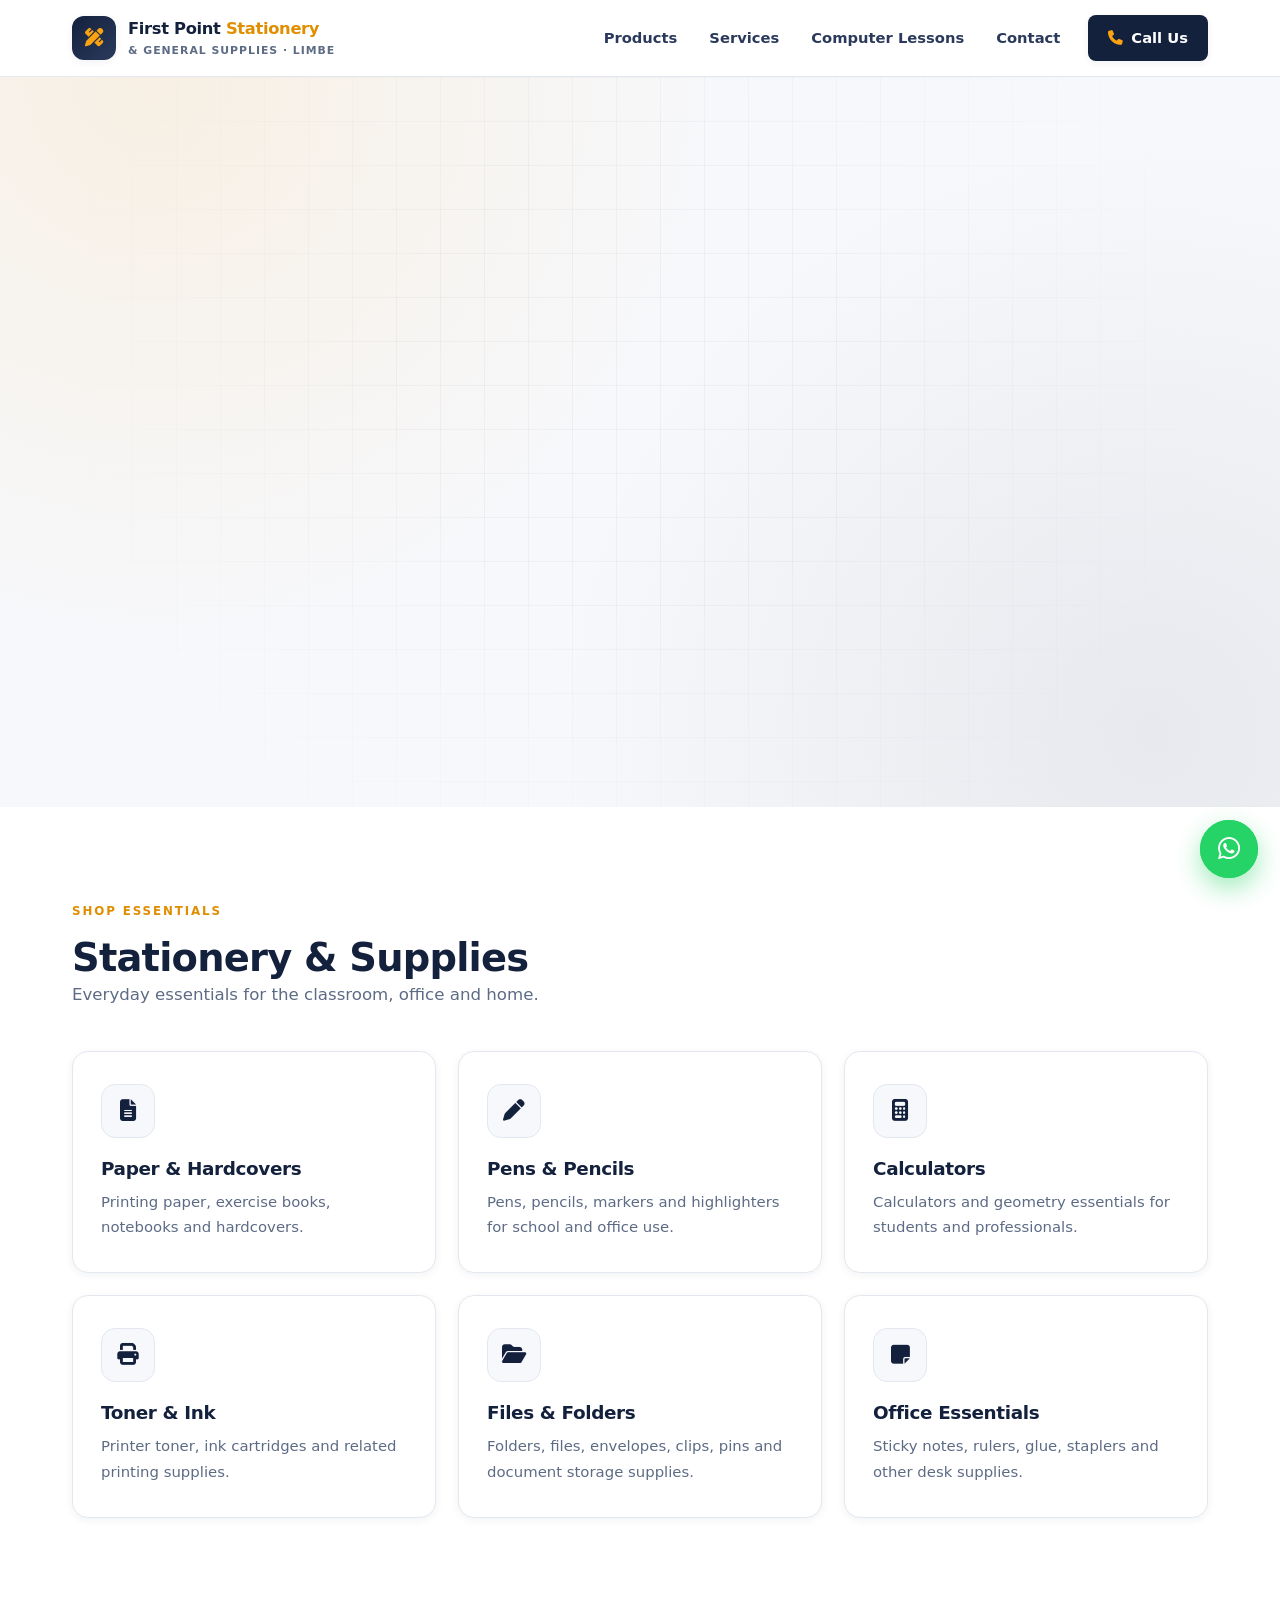
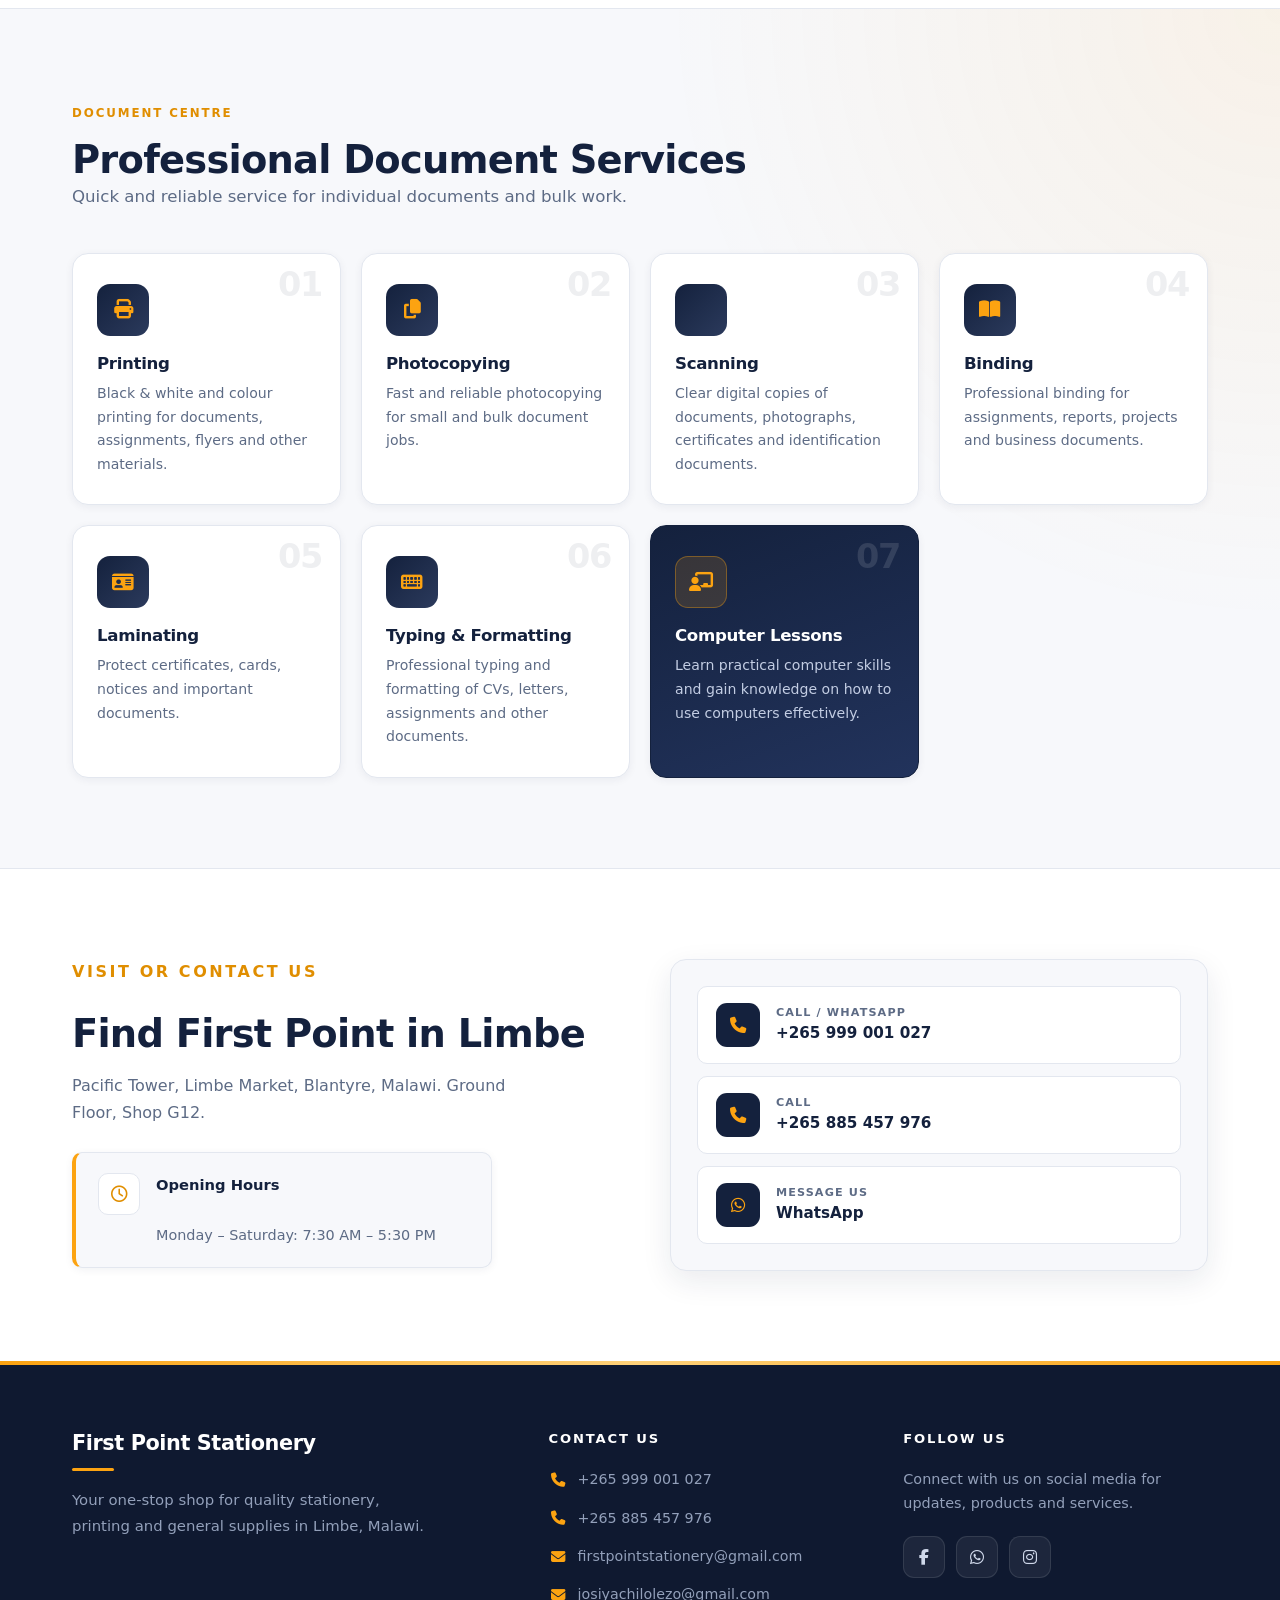
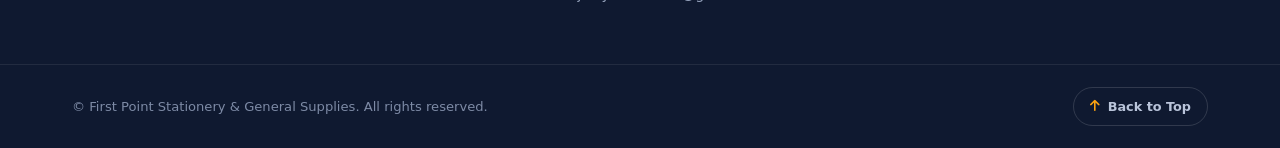
==== index.html @ 2f2a852c "Change logo image format from PNG to SVG" ====
<!DOCTYPE html>
<html lang="en">
<head>
  <meta charset="UTF-8">
  <meta name="viewport" content="width=device-width, initial-scale=1.0">

  <meta name="description"
        content="First Point Stationery & General Supplies in Limbe, Blantyre. Stationery, printing, photocopying, scanning, binding, laminating and computer lessons.">

  <title>First Point Stationery & General Supplies | Limbe, Blantyre</title>

  <!-- Font Awesome -->
  <link rel="stylesheet"
        href="https://cdnjs.cloudflare.com/ajax/libs/font-awesome/6.5.2/css/all.min.css">

  <!-- Main CSS -->
  <link rel="stylesheet" href="styles.css">
</head>

<body>

  <!-- ================= HEADER ================= -->
  <header id="top">
    <div class="container nav-wrap">

      <a class="brand" href="#top" aria-label="First Point Stationery home">
        <span class="brand-mark">
          <i class="fa-solid fa-pen-ruler"></i>
        </span>

        <span>
          <strong>First Point <em>Stationery</em></strong>
          <small>& General Supplies · Limbe</small>
        </span>
      </a>

      <!-- Navigation -->
      <nav id="navMenu" aria-label="Main navigation">

        <button class="menu-btn"
                id="menuBtn"
                type="button"
                aria-label="Open navigation menu"
                aria-expanded="false"
                aria-controls="navLinks">
          <i class="fa-solid fa-bars"></i>
        </button>

        <div class="nav-links" id="navLinks">
          <a href="#products">Products</a>
          <a href="#services">Services</a>
          <a href="#computer-lessons">Computer Lessons</a>
          <a href="#contact">Contact</a>

          <a class="nav-call" href="tel:+265999001027">
            <i class="fa-solid fa-phone"></i>
            Call Us
          </a>
        </div>

      </nav>
    </div>
  </header>


  <!-- ================= MAIN ================= -->
  <main>

    <!-- ================= HERO ================= -->
    <section class="hero">
      <div class="container hero-grid">

        <div class="hero-copy reveal">

          <p class="eyebrow">
            <i class="fa-solid fa-location-dot"></i>
            Pacific Tower · Limbe Market · Blantyre
          </p>

          <h1>
            Your one-stop point for
            <span>stationery & printing</span>
          </h1>

          <p class="lead">
            Quality stationery and dependable document services for
            students, schools, offices and businesses.
          </p>

          <div class="actions">

            <a class="btn primary" href="#products">
              <i class="fa-solid fa-bag-shopping"></i>
              Explore Products
            </a>

            <a class="btn secondary"
               href="https://wa.me/265999001027"
               target="_blank"
               rel="noopener noreferrer">
              <i class="fa-brands fa-whatsapp"></i>
              Order on WhatsApp
            </a>

          </div>

          <div class="trust">
            <span>
              <i class="fa-solid fa-circle-check"></i>
              Quality Supplies
            </span>

            <span>
              <i class="fa-solid fa-bolt"></i>
              Fast Service
            </span>

            <span>
              <i class="fa-solid fa-print"></i>
              Print & Copy
            </span>
          </div>

        </div>


        <!-- Hero Image -->
        <div class="hero-photo reveal">

          <img src="images/logo.svg"
               alt="First Point Stationery and General Supplies logo">

          <div class="photo-card">
            <strong>Everything in one place</strong>
            <span>Stationery · Printing · Binding</span>
          </div>

        </div>

      </div>
    </section>


    <!-- ================= PRODUCTS ================= -->
    <section id="products" class="section">

      <div class="container">

        <p class="eyebrow">SHOP ESSENTIALS</p>

        <h2>Stationery & Supplies</h2>

        <p class="section-intro">
          Everyday essentials for the classroom, office and home.
        </p>

        <div class="product-grid" id="productGrid">

          <article class="card">
            <i class="fa-solid fa-file-lines"></i>
            <h3>Paper & Hardcovers</h3>
            <p>
              Printing paper, exercise books, notebooks and hardcovers.
            </p>
          </article>


          <article class="card">
            <i class="fa-solid fa-pen"></i>
            <h3>Pens & Pencils</h3>
            <p>
              Pens, pencils, markers and highlighters for school and office use.
            </p>
          </article>


          <article class="card">
            <i class="fa-solid fa-calculator"></i>
            <h3>Calculators</h3>
            <p>
              Calculators and geometry essentials for students and professionals.
            </p>
          </article>


          <article class="card">
            <i class="fa-solid fa-print"></i>
            <h3>Toner & Ink</h3>
            <p>
              Printer toner, ink cartridges and related printing supplies.
            </p>
          </article>


          <article class="card">
            <i class="fa-solid fa-folder-open"></i>
            <h3>Files & Folders</h3>
            <p>
              Folders, files, envelopes, clips, pins and document storage supplies.
            </p>
          </article>


          <article class="card">
            <i class="fa-solid fa-note-sticky"></i>
            <h3>Office Essentials</h3>
            <p>
              Sticky notes, rulers, glue, staplers and other desk supplies.
            </p>
          </article>

        </div>
      </div>

    </section>


    <!-- ================= SERVICES ================= -->
    <section id="services" class="section services">

      <div class="container">

        <p class="eyebrow">DOCUMENT CENTRE</p>

        <h2>Professional Document Services</h2>

        <p class="section-intro">
          Quick and reliable service for individual documents and bulk work.
        </p>


        <div class="service-grid">

          <!-- Service 1 -->
          <article>
            <span>01</span>
            <i class="fa-solid fa-print"></i>

            <h3>Printing</h3>

            <p>
              Black & white and colour printing for documents,
              assignments, flyers and other materials.
            </p>
          </article>


          <!-- Service 2 -->
          <article>
            <span>02</span>
            <i class="fa-solid fa-copy"></i>

            <h3>Photocopying</h3>

            <p>
              Fast and reliable photocopying for small and bulk document jobs.
            </p>
          </article>


          <!-- Service 3 -->
          <article>
            <span>03</span>
            <i class="fa-solid fa-scanner"></i>

            <h3>Scanning</h3>

            <p>
              Clear digital copies of documents, photographs,
              certificates and identification documents.
            </p>
          </article>


          <!-- Service 4 -->
          <article>
            <span>04</span>
            <i class="fa-solid fa-book-open"></i>

            <h3>Binding</h3>

            <p>
              Professional binding for assignments, reports,
              projects and business documents.
            </p>
          </article>


          <!-- Service 5 -->
          <article>
            <span>05</span>
            <i class="fa-solid fa-id-card"></i>

            <h3>Laminating</h3>

            <p>
              Protect certificates, cards, notices and important documents.
            </p>
          </article>


          <!-- Service 6 -->
          <article>
            <span>06</span>
            <i class="fa-solid fa-keyboard"></i>

            <h3>Typing & Formatting</h3>

            <p>
              Professional typing and formatting of CVs,
              letters, assignments and other documents.
            </p>
          </article>


          <!-- Service 7 -->
          <article id="computer-lessons">
            <span>07</span>

            <i class="fa-solid fa-chalkboard-user"></i>

            <h3>Computer Lessons</h3>

            <p>
              Learn practical computer skills and gain knowledge
              on how to use computers effectively.
            </p>
          </article>

        </div>

      </div>

    </section>


    <!-- ================= CONTACT ================= -->
    <section id="contact" class="section contact-section">

      <div class="container contact-grid">

        <div class="contact-copy">

          <p class="eyebrow">VISIT OR CONTACT US</p>

          <h2>Find First Point in Limbe</h2>

          <p>
            Pacific Tower, Limbe Market, Blantyre, Malawi.
            Ground Floor, Shop G12.
          </p>


          <!-- Opening Hours -->
          <aside class="hours-card">

            <i class="fa-regular fa-clock"></i>

            <div>
              <strong>Opening Hours</strong>
              <br>
              Monday – Saturday: 7:30 AM – 5:30 PM
            </div>

          </aside>

        </div>


        <!-- Contact Card -->
        <div class="contact-card">

          <a href="tel:+265999001027">

            <i class="fa-solid fa-phone"></i>

            <span>
              <small>Call / WhatsApp</small>
              +265 999 001 027
            </span>

          </a>


          <a href="tel:+265885457976">

            <i class="fa-solid fa-phone"></i>

            <span>
              <small>Call</small>
              +265 885 457 976
            </span>

          </a>


          <a href="https://wa.me/265999001027"
             target="_blank"
             rel="noopener noreferrer">

            <i class="fa-brands fa-whatsapp"></i>

            <span>
              <small>Message Us</small>
              WhatsApp
            </span>

          </a>

        </div>

      </div>

    </section>

  </main>


  <!-- ================= FOOTER ================= -->
  <footer class="site-footer">

    <div class="container footer-grid">


      <!-- Footer Column 1 -->
      <div class="footer-brand">

        <h3>First Point Stationery</h3>

        <p>
          Your one-stop shop for quality stationery,
          printing and general supplies in Limbe, Malawi.
        </p>

      </div>


      <!-- Footer Column 2 -->
      <div class="footer-contact">

        <h4>Contact Us</h4>

        <ul>

          <li>
            <a href="tel:+265999001027">
              <i class="fa-solid fa-phone"></i>
              +265 999 001 027
            </a>
          </li>

          <li>
            <a href="tel:+265885457976">
              <i class="fa-solid fa-phone"></i>
              +265 885 457 976
            </a>
          </li>

          <li>
            <a href="mailto:firstpointstationery@gmail.com">
              <i class="fa-solid fa-envelope"></i>
              firstpointstationery@gmail.com
            </a>
          </li>

          <li>
            <a href="mailto:josiyachilolezo@gmail.com">
              <i class="fa-solid fa-envelope"></i>
              josiyachilolezo@gmail.com
            </a>
          </li>

        </ul>

      </div>


      <!-- Footer Column 3 -->
      <div class="footer-social">

        <h4>Follow Us</h4>

        <p>
          Connect with us on social media for updates,
          products and services.
        </p>


        <div class="social-icons">

          <!-- Add your real Facebook URL later -->
          <a href="#"
             aria-label="Facebook">
            <i class="fa-brands fa-facebook-f"></i>
          </a>


          <a href="https://wa.me/265999001027"
             target="_blank"
             rel="noopener noreferrer"
             aria-label="WhatsApp">

            <i class="fa-brands fa-whatsapp"></i>

          </a>


          <!-- Add your real Instagram URL later -->
          <a href="#"
             aria-label="Instagram">
            <i class="fa-brands fa-instagram"></i>
          </a>

        </div>

      </div>

    </div>


    <!-- Footer Bottom -->
    <div class="footer-bottom">

      <div class="container">

        <p>
          &copy;
          <span id="year"></span>
          First Point Stationery & General Supplies.
          All rights reserved.
        </p>


        <a href="#top"
           class="back-to-top"
           aria-label="Back to top">

          <i class="fa-solid fa-arrow-up"></i>
          Back to Top

        </a>

      </div>

    </div>

  </footer>


  <!-- ================= FLOATING WHATSAPP ================= -->
  <a class="floating-whatsapp"
     href="https://wa.me/265999001027"
     target="_blank"
     rel="noopener noreferrer"
     aria-label="Chat with First Point Stationery on WhatsApp">

    <i class="fa-brands fa-whatsapp"></i>

  </a>


  <!-- Main JavaScript -->
  <script src="script.js"></script>

</body>
</html>
---- styles.css ----
/* ============================================================
   FIRST POINT STATIONERY & GENERAL SUPPLIES
   styles.css
   ============================================================ */

/* ---------- RESET & BASE ---------- */
*,
*::before,
*::after {
  box-sizing: border-box;
  margin: 0;
  padding: 0;
}

:root {
  --ink: #14213d;
  --ink-soft: #2b3a5c;
  --muted: #5d6b85;
  --paper: #f7f8fb;
  --white: #ffffff;
  --line: #e3e7ef;
  --accent: #fca311;
  --accent-dark: #e08e00;
  --green: #25d366;
  --green-dark: #1da851;
  --radius: 16px;
  --radius-sm: 10px;
  --shadow-sm: 0 2px 8px rgba(20, 33, 61, .06);
  --shadow-md: 0 10px 30px rgba(20, 33, 61, .09);
  --shadow-lg: 0 20px 50px rgba(20, 33, 61, .14);
  --container: 1180px;
  --transition: .25s ease;
}

html {
  scroll-behavior: smooth;
  scroll-padding-top: 90px;
}

body {
  font-family: "Segoe UI", system-ui, -apple-system, "Helvetica Neue", Arial, sans-serif;
  color: var(--ink);
  background: var(--white);
  line-height: 1.65;
  -webkit-font-smoothing: antialiased;
  overflow-x: hidden;
}

img {
  max-width: 100%;
  display: block;
}

a {
  text-decoration: none;
  color: inherit;
}

ul {
  list-style: none;
}

h1, h2, h3, h4 {
  line-height: 1.2;
  font-weight: 800;
  letter-spacing: -.02em;
}

h1 { font-size: clamp(2rem, 5vw, 3.35rem); }
h2 { font-size: clamp(1.6rem, 3.4vw, 2.4rem); }
h3 { font-size: 1.15rem; }
h4 { font-size: 1rem; }

p { color: var(--muted); }

/* ---------- UTILITIES ---------- */
.container {
  width: 100%;
  max-width: var(--container);
  margin-inline: auto;
  padding-inline: 22px;
}

.section {
  padding: 90px 0;
}

.eyebrow {
  display: inline-flex;
  align-items: center;
  gap: 8px;
  font-size: .74rem;
  font-weight: 800;
  letter-spacing: .16em;
  text-transform: uppercase;
  color: var(--accent-dark);
  margin-bottom: 14px;
}

.section-intro {
  max-width: 620px;
  margin-bottom: 42px;
  font-size: 1.04rem;
}

/* ---------- REVEAL ANIMATION ---------- */
.reveal {
  opacity: 0;
  transform: translateY(26px);
  transition: opacity .7s ease, transform .7s ease;
}

.reveal.is-visible {
  opacity: 1;
  transform: none;
}

@media (prefers-reduced-motion: reduce) {
  .reveal { opacity: 1; transform: none; transition: none; }
  html { scroll-behavior: auto; }
}

/* ============================================================
   HEADER
   ============================================================ */
header {
  position: sticky;
  top: 0;
  z-index: 1000;
  background: rgba(255, 255, 255, .92);
  backdrop-filter: blur(14px);
  -webkit-backdrop-filter: blur(14px);
  border-bottom: 1px solid var(--line);
  transition: box-shadow var(--transition);
}

header.scrolled {
  box-shadow: 0 6px 24px rgba(20, 33, 61, .08);
}

.nav-wrap {
  display: flex;
  align-items: center;
  justify-content: space-between;
  gap: 20px;
  min-height: 76px;
}

/* Brand */
.brand {
  display: flex;
  align-items: center;
  gap: 12px;
  flex-shrink: 0;
}

.brand-mark {
  width: 44px;
  height: 44px;
  display: grid;
  place-items: center;
  border-radius: 12px;
  background: linear-gradient(135deg, var(--ink), var(--ink-soft));
  color: var(--accent);
  font-size: 1.15rem;
  box-shadow: var(--shadow-sm);
}

.brand strong {
  display: block;
  font-size: 1.02rem;
  font-weight: 800;
  letter-spacing: -.02em;
  color: var(--ink);
}

.brand strong em {
  font-style: normal;
  color: var(--accent-dark);
}

.brand small {
  display: block;
  font-size: .68rem;
  letter-spacing: .09em;
  text-transform: uppercase;
  color: var(--muted);
  font-weight: 600;
}

/* Navigation */
#navMenu {
  display: flex;
  align-items: center;
  gap: 10px;
}

.menu-btn {
  display: none;
  width: 44px;
  height: 44px;
  border: 1px solid var(--line);
  border-radius: 10px;
  background: var(--white);
  color: var(--ink);
  font-size: 1.1rem;
  cursor: pointer;
  place-items: center;
  transition: var(--transition);
}

.menu-btn:hover {
  background: var(--paper);
  border-color: #cfd6e3;
}

.nav-links {
  display: flex;
  align-items: center;
  gap: 4px;
}

.nav-links a {
  position: relative;
  padding: 10px 14px;
  font-size: .92rem;
  font-weight: 600;
  color: var(--ink-soft);
  border-radius: 8px;
  transition: var(--transition);
  white-space: nowrap;
}

.nav-links a:not(.nav-call)::after {
  content: "";
  position: absolute;
  left: 14px;
  right: 14px;
  bottom: 5px;
  height: 2px;
  background: var(--accent);
  border-radius: 2px;
  transform: scaleX(0);
  transform-origin: left;
  transition: transform var(--transition);
}

.nav-links a:not(.nav-call):hover {
  color: var(--ink);
  background: var(--paper);
}

.nav-links a:not(.nav-call):hover::after {
  transform: scaleX(1);
}

.nav-call {
  display: inline-flex;
  align-items: center;
  gap: 8px;
  margin-left: 10px;
  padding: 11px 20px !important;
  background: var(--ink);
  color: var(--white) !important;
  border-radius: 999px;
  font-weight: 700;
  font-size: .88rem;
  box-shadow: var(--shadow-sm);
  transition: var(--transition);
}

.nav-call:hover {
  background: var(--ink-soft);
  transform: translateY(-1px);
  box-shadow: var(--shadow-md);
}

.nav-call i {
  color: var(--accent);
}

/* ============================================================
   HERO
   ============================================================ */
.hero {
  position: relative;
  padding: 80px 0 90px;
  background:
    radial-gradient(circle at 12% 0%, rgba(252, 163, 17, .10), transparent 42%),
    radial-gradient(circle at 90% 90%, rgba(20, 33, 61, .07), transparent 45%),
    var(--paper);
  overflow: hidden;
}

.hero::before {
  content: "";
  position: absolute;
  inset: 0;
  background-image:
    linear-gradient(rgba(20, 33, 61, .035) 1px, transparent 1px),
    linear-gradient(90deg, rgba(20, 33, 61, .035) 1px, transparent 1px);
  background-size: 44px 44px;
  mask-image: radial-gradient(circle at 50% 40%, #000 30%, transparent 78%);
  -webkit-mask-image: radial-gradient(circle at 50% 40%, #000 30%, transparent 78%);
  pointer-events: none;
}

.hero-grid {
  position: relative;
  display: grid;
  grid-template-columns: 1.08fr .92fr;
  align-items: center;
  gap: 60px;
}

.hero-copy .eyebrow {
  padding: 8px 16px;
  background: var(--white);
  border: 1px solid var(--line);
  border-radius: 999px;
  box-shadow: var(--shadow-sm);
  letter-spacing: .1em;
}

.hero-copy h1 {
  margin-bottom: 20px;
  color: var(--ink);
}

.hero-copy h1 span {
  display: inline-block;
  position: relative;
  color: var(--ink);
  z-index: 1;
}

.hero-copy h1 span::after {
  content: "";
  position: absolute;
  left: -2px;
  right: -2px;
  bottom: 6px;
  height: 34%;
  background: rgba(252, 163, 17, .55);
  border-radius: 4px;
  z-index: -1;
  transform: rotate(-.6deg);
}

.lead {
  max-width: 520px;
  font-size: 1.08rem;
  line-height: 1.75;
  margin-bottom: 30px;
  color: var(--muted);
}

/* Buttons */
.actions {
  display: flex;
  flex-wrap: wrap;
  gap: 14px;
  margin-bottom: 34px;
}

.btn {
  display: inline-flex;
  align-items: center;
  justify-content: center;
  gap: 10px;
  padding: 14px 26px;
  border-radius: 999px;
  font-weight: 700;
  font-size: .95rem;
  cursor: pointer;
  border: 2px solid transparent;
  transition: var(--transition);
  white-space: nowrap;
}

.btn i { font-size: 1rem; }

.btn.primary {
  background: var(--ink);
  color: var(--white);
  box-shadow: 0 10px 24px rgba(20, 33, 61, .22);
}

.btn.primary i { color: var(--accent); }

.btn.primary:hover {
  background: var(--ink-soft);
  transform: translateY(-2px);
  box-shadow: 0 14px 30px rgba(20, 33, 61, .28);
}

.btn.secondary {
  background: var(--white);
  color: var(--ink);
  border-color: var(--line);
  box-shadow: var(--shadow-sm);
}

.btn.secondary i { color: var(--green-dark); }

.btn.secondary:hover {
  border-color: var(--green);
  background: #f3fff8;
  transform: translateY(-2px);
  box-shadow: var(--shadow-md);
}

/* Trust badges */
.trust {
  display: flex;
  flex-wrap: wrap;
  gap: 10px 24px;
  padding-top: 26px;
  border-top: 1px dashed #d7ddea;
}

.trust span {
  display: inline-flex;
  align-items: center;
  gap: 8px;
  font-size: .84rem;
  font-weight: 600;
  color: var(--ink-soft);
}

.trust i {
  color: var(--accent-dark);
  font-size: .95rem;
}

/* Hero photo */
.hero-photo {
  position: relative;
  display: flex;
  justify-content: center;
}

.hero-photo::before {
  content: "";
  position: absolute;
  inset: 8% 6% auto auto;
  width: 78%;
  height: 78%;
  background: linear-gradient(135deg, var(--accent), #ffd27a);
  border-radius: 28px;
  transform: rotate(4deg);
  opacity: .35;
  filter: blur(2px);
}

.hero-photo img {
  position: relative;
  z-index: 1;
  width: 100%;
  max-width: 420px;
  border-radius: 24px;
  background: var(--white);
  padding: 26px;
  box-shadow: var(--shadow-lg);
  border: 1px solid var(--line);
  animation: floaty 6s ease-in-out infinite;
}

@keyframes floaty {
  0%, 100% { transform: translateY(0); }
  50%      { transform: translateY(-12px); }
}

.photo-card {
  position: absolute;
  z-index: 2;
  left: 0;
  bottom: 6%;
  display: flex;
  flex-direction: column;
  gap: 2px;
  padding: 14px 20px;
  background: var(--white);
  border: 1px solid var(--line);
  border-radius: 14px;
  box-shadow: var(--shadow-md);
}

.photo-card strong {
  font-size: .88rem;
  color: var(--ink);
  font-weight: 800;
}

.photo-card span {
  font-size: .74rem;
  color: var(--muted);
  letter-spacing: .04em;
}

/* ============================================================
   PRODUCTS
   ============================================================ */
#products {
  background: var(--white);
}

.product-grid {
  display: grid;
  grid-template-columns: repeat(3, 1fr);
  gap: 22px;
}

.card {
  position: relative;
  padding: 32px 28px;
  background: var(--white);
  border: 1px solid var(--line);
  border-radius: var(--radius);
  box-shadow: var(--shadow-sm);
  transition: var(--transition);
  overflow: hidden;
}

.card::before {
  content: "";
  position: absolute;
  top: 0;
  left: 0;
  width: 100%;
  height: 4px;
  background: linear-gradient(90deg, var(--accent), #ffd27a);
  transform: scaleX(0);
  transform-origin: left;
  transition: transform var(--transition);
}

.card:hover {
  transform: translateY(-6px);
  box-shadow: var(--shadow-lg);
  border-color: #d8dfeb;
}

.card:hover::before {
  transform: scaleX(1);
}

.card i {
  display: grid;
  place-items: center;
  width: 54px;
  height: 54px;
  margin-bottom: 20px;
  border-radius: 14px;
  background: var(--paper);
  color: var(--ink);
  font-size: 1.35rem;
  border: 1px solid var(--line);
  transition: var(--transition);
}

.card:hover i {
  background: var(--ink);
  color: var(--accent);
  border-color: var(--ink);
  transform: rotate(-5deg) scale(1.04);
}

.card h3 {
  margin-bottom: 10px;
  color: var(--ink);
}

.card p {
  font-size: .93rem;
  line-height: 1.7;
}

/* ============================================================
   SERVICES
   ============================================================ */
.services {
  position: relative;
  background:
    radial-gradient(circle at 100% 0%, rgba(252, 163, 17, .08), transparent 40%),
    var(--paper);
  border-block: 1px solid var(--line);
}

.service-grid {
  display: grid;
  grid-template-columns: repeat(4, 1fr);
  gap: 20px;
}

.service-grid article {
  position: relative;
  padding: 30px 24px 28px;
  background: var(--white);
  border: 1px solid var(--line);
  border-radius: var(--radius);
  box-shadow: var(--shadow-sm);
  transition: var(--transition);
  overflow: hidden;
}

.service-grid article > span {
  position: absolute;
  top: 14px;
  right: 18px;
  font-size: 2.1rem;
  font-weight: 800;
  letter-spacing: -.04em;
  color: rgba(20, 33, 61, .07);
  line-height: 1;
  transition: var(--transition);
}

.service-grid article:hover {
  transform: translateY(-6px);
  box-shadow: var(--shadow-lg);
  border-color: #d8dfeb;
}

.service-grid article:hover > span {
  color: rgba(252, 163, 17, .35);
  transform: scale(1.06);
}

.service-grid article i {
  display: grid;
  place-items: center;
  width: 52px;
  height: 52px;
  margin-bottom: 18px;
  border-radius: 13px;
  background: linear-gradient(135deg, var(--ink), var(--ink-soft));
  color: var(--accent);
  font-size: 1.2rem;
  transition: var(--transition);
}

.service-grid article:hover i {
  background: linear-gradient(135deg, var(--accent), #ffc85c);
  color: var(--ink);
}

.service-grid article h3 {
  margin-bottom: 8px;
  font-size: 1.04rem;
  color: var(--ink);
}

.service-grid article p {
  font-size: .88rem;
  line-height: 1.68;
}

/* Highlight the computer lessons card */
.service-grid article#computer-lessons {
  background: linear-gradient(160deg, #14213d, #22335c);
  border-color: #14213d;
}

.service-grid article#computer-lessons h3 {
  color: var(--white);
}

.service-grid article#computer-lessons p {
  color: #c3cde3;
}

.service-grid article#computer-lessons > span {
  color: rgba(255, 255, 255, .12);
}

.service-grid article#computer-lessons i {
  background: rgba(252, 163, 17, .15);
  color: var(--accent);
  border: 1px solid rgba(252, 163, 17, .35);
}

.service-grid article#computer-lessons:hover {
  transform: translateY(-6px);
  box-shadow: 0 22px 48px rgba(20, 33, 61, .35);
}

.service-grid article#computer-lessons:hover i {
  background: var(--accent);
  color: var(--ink);
}

/* ============================================================
   CONTACT
   ============================================================ */
.contact-section {
  background: var(--white);
}

.contact-grid {
  display: grid;
  grid-template-columns: 1fr 1fr;
  gap: 60px;
  align-items: start;
}

.contact-copy h2 {
  margin-bottom: 16px;
}

.contact-copy > p {
  max-width: 460px;
  font-size: 1rem;
  margin-bottom: 26px;
}

/* Hours card */
.hours-card {
  display: flex;
  align-items: flex-start;
  gap: 16px;
  padding: 20px 22px;
  background: var(--paper);
  border: 1px solid var(--line);
  border-left: 4px solid var(--accent);
  border-radius: var(--radius-sm);
  max-width: 420px;
  box-shadow: var(--shadow-sm);
}

.hours-card i {
  display: grid;
  place-items: center;
  flex-shrink: 0;
  width: 42px;
  height: 42px;
  border-radius: 10px;
  background: var(--white);
  border: 1px solid var(--line);
  color: var(--accent-dark);
  font-size: 1.05rem;
}

.hours-card strong {
  display: block;
  font-size: .92rem;
  color: var(--ink);
  margin-bottom: 4px;
  font-weight: 800;
}

.hours-card div {
  font-size: .9rem;
  color: var(--muted);
  line-height: 1.6;
}

/* Contact card */
.contact-card {
  display: flex;
  flex-direction: column;
  gap: 12px;
  padding: 26px;
  background: var(--paper);
  border: 1px solid var(--line);
  border-radius: var(--radius);
  box-shadow: var(--shadow-md);
}

.contact-card a {
  display: flex;
  align-items: center;
  gap: 16px;
  padding: 16px 18px;
  background: var(--white);
  border: 1px solid var(--line);
  border-radius: var(--radius-sm);
  transition: var(--transition);
}

.contact-card a:hover {
  transform: translateX(4px);
  border-color: var(--accent);
  box-shadow: var(--shadow-sm);
}

.contact-card a i {
  display: grid;
  place-items: center;
  flex-shrink: 0;
  width: 44px;
  height: 44px;
  border-radius: 11px;
  background: var(--ink);
  color: var(--accent);
  font-size: 1.02rem;
  transition: var(--transition);
}

.contact-card a:hover i {
  background: var(--accent);
  color: var(--ink);
}

.contact-card a span {
  display: flex;
  flex-direction: column;
  font-size: .95rem;
  font-weight: 700;
  color: var(--ink);
  line-height: 1.4;
}

.contact-card a span small {
  font-size: .7rem;
  font-weight: 700;
  letter-spacing: .1em;
  text-transform: uppercase;
  color: var(--muted);
  margin-bottom: 2px;
}

/* ============================================================
   FOOTER
   ============================================================ */
.site-footer {
  position: relative;
  background: #0f1930;
  color: #b9c4da;
  padding-top: 70px;
}

.site-footer::before {
  content: "";
  position: absolute;
  top: 0;
  left: 0;
  width: 100%;
  height: 4px;
  background: linear-gradient(90deg, var(--accent), #ffd27a, var(--accent));
}

.footer-grid {
  display: grid;
  grid-template-columns: 1.4fr 1fr 1fr;
  gap: 50px;
  padding-bottom: 56px;
}

.footer-brand h3 {
  font-size: 1.3rem;
  color: var(--white);
  margin-bottom: 14px;
}

.footer-brand h3::after {
  content: "";
  display: block;
  width: 42px;
  height: 3px;
  margin-top: 12px;
  background: var(--accent);
  border-radius: 2px;
}

.footer-brand p {
  color: #93a0ba;
  font-size: .93rem;
  line-height: 1.75;
  max-width: 360px;
  margin-top: 16px;
}

.footer-contact h4,
.footer-social h4 {
  color: var(--white);
  font-size: .82rem;
  font-weight: 800;
  letter-spacing: .14em;
  text-transform: uppercase;
  margin-bottom: 20px;
}

.footer-contact ul {
  display: flex;
  flex-direction: column;
  gap: 12px;
}

.footer-contact li a {
  display: inline-flex;
  align-items: center;
  gap: 11px;
  font-size: .89rem;
  color: #93a0ba;
  transition: var(--transition);
  word-break: break-word;
}

.footer-contact li a i {
  width: 18px;
  text-align: center;
  color: var(--accent);
  font-size: .9rem;
  flex-shrink: 0;
}

.footer-contact li a:hover {
  color: var(--white);
  transform: translateX(3px);
}

.footer-social p {
  color: #93a0ba;
  font-size: .9rem;
  line-height: 1.7;
  margin-bottom: 20px;
  max-width: 280px;
}

.social-icons {
  display: flex;
  gap: 11px;
}

.social-icons a {
  display: grid;
  place-items: center;
  width: 42px;
  height: 42px;
  border-radius: 11px;
  background: rgba(255, 255, 255, .06);
  border: 1px solid rgba(255, 255, 255, .1);
  color: #cfd8ea;
  font-size: 1rem;
  transition: var(--transition);
}

.social-icons a:hover {
  background: var(--accent);
  border-color: var(--accent);
  color: #0f1930;
  transform: translateY(-3px);
}

.social-icons a[aria-label="WhatsApp"]:hover {
  background: var(--green);
  border-color: var(--green);
  color: #0f1930;
}

/* Footer bottom */
.footer-bottom {
  border-top: 1px solid rgba(255, 255, 255, .08);
  padding: 22px 0;
}

.footer-bottom .container {
  display: flex;
  align-items: center;
  justify-content: space-between;
  gap: 16px;
  flex-wrap: wrap;
}

.footer-bottom p {
  font-size: .82rem;
  color: #7d8aa5;
}

.back-to-top {
  display: inline-flex;
  align-items: center;
  gap: 8px;
  font-size: .8rem;
  font-weight: 700;
  color: #b9c4da;
  padding: 8px 16px;
  border: 1px solid rgba(255, 255, 255, .14);
  border-radius: 999px;
  transition: var(--transition);
}

.back-to-top i {
  color: var(--accent);
  font-size: .8rem;
}

.back-to-top:hover {
  background: rgba(255, 255, 255, .07);
  color: var(--white);
  border-color: rgba(255, 255, 255, .3);
  transform: translateY(-2px);
}

/* ============================================================
   FLOATING WHATSAPP
   ============================================================ */
.floating-whatsapp {
  position: fixed;
  right: 22px;
  bottom: 22px;
  z-index: 999;
  display: grid;
  place-items: center;
  width: 58px;
  height: 58px;
  border-radius: 50%;
  background: var(--green);
  color: var(--white);
  font-size: 1.6rem;
  box-shadow: 0 10px 26px rgba(37, 211, 102, .45);
  transition: var(--transition);
}

.floating-whatsapp::after {
  content: "";
  position: absolute;
  inset: 0;
  border-radius: 50%;
  border: 2px solid var(--green);
  animation: pulse 2.4s ease-out infinite;
}

@keyframes pulse {
  0%   { transform: scale(1); opacity: .7; }
  70%  { transform: scale(1.55); opacity: 0; }
  100% { transform: scale(1.55); opacity: 0; }
}

.floating-whatsapp:hover {
  background: var(--green-dark);
  transform: translateY(-3px) scale(1.05);
  box-shadow: 0 14px 32px rgba(37, 211, 102, .55);
}

.floating-whatsapp i {
  position: relative;
  z-index: 1;
}

/* ============================================================
   RESPONSIVE
   ============================================================ */

/* Large tablets */
@media (max-width: 1080px) {
  .hero-grid { gap: 40px; }
  .service-grid { grid-template-columns: repeat(3, 1fr); }
  .footer-grid { gap: 36px; }
}

/* Tablets */
@media (max-width: 900px) {
  .hero {
    padding: 60px 0 70px;
  }

  .hero-grid {
    grid-template-columns: 1fr;
    gap: 50px;
    text-align: center;
  }

  .hero-copy .eyebrow,
  .lead,
  .trust {
    margin-inline: auto;
    justify-content: center;
  }

  .lead { max-width: 560px; }

  .actions { justify-content: center; }

  .trust { justify-content: center; }

  .hero-photo { order: -1; }

  .hero-photo img { max-width: 340px; }

  .photo-card {
    left: 50%;
    transform: translateX(-50%);
    bottom: -6px;
    white-space: nowrap;
  }

  .product-grid { grid-template-columns: repeat(2, 1fr); }

  .service-grid { grid-template-columns: repeat(2, 1fr); }

  .contact-grid {
    grid-template-columns: 1fr;
    gap: 40px;
  }

  .contact-copy > p { max-width: 100%; }

  .hours-card { max-width: 100%; }

  .footer-grid {
    grid-template-columns: 1fr 1fr;
    gap: 40px;
  }

  .footer-brand {
    grid-column: 1 / -1;
  }

  .footer-brand p { max-width: 100%; }
}

/* Mobile navigation */
@media (max-width: 760px) {
  .menu-btn {
    display: grid;
  }

  #navMenu {
    position: relative;
  }

  .nav-links {
    position: absolute;
    top: calc(100% + 12px);
    right: 0;
    width: min(320px, calc(100vw - 44px));
    flex-direction: column;
    align-items: stretch;
    gap: 4px;
    padding: 14px;
    background: var(--white);
    border: 1px solid var(--line);
    border-radius: var(--radius);
    box-shadow: var(--shadow-lg);
    opacity: 0;
    visibility: hidden;
    transform: translateY(-10px) scale(.98);
    transform-origin: top right;
    transition: var(--transition);
  }

  .nav-links.open {
    opacity: 1;
    visibility: visible;
    transform: translateY(0) scale(1);
  }

  .nav-links a {
    padding: 13px 16px;
    border-radius: 9px;
    font-size: .95rem;
  }

  .nav-links a:not(.nav-call)::after {
    display: none;
  }

  .nav-call {
    margin-left: 0;
    margin-top: 6px;
    justify-content: center;
    padding: 13px 16px !important;
  }

  .brand strong { font-size: .94rem; }
  .brand small { font-size: .6rem; }
}

/* Phones */
@media (max-width: 640px) {
  .section { padding: 64px 0; }

  .hero { padding: 46px 0 60px; }

  h1 { font-size: clamp(1.7rem, 8vw, 2.3rem); }

  .actions {
    flex-direction: column;
    align-items: stretch;
  }

  .btn { width: 100%; }

  .trust {
    flex-direction: column;
    align-items: center;
    gap: 10px;
  }

  .product-grid { grid-template-columns: 1fr; }

  .service-grid { grid-template-columns: 1fr; }

  .card { padding: 26px 22px; }

  .service-grid article { padding: 26px 22px; }

  .contact-card { padding: 18px; }

  .contact-card a { padding: 13px 14px; }

  .footer-grid {
    grid-template-columns: 1fr;
    gap: 34px;
    padding-bottom: 40px;
  }

  .footer-brand { grid-column: auto; }

  .footer-bottom .container {
    flex-direction: column;
    text-align: center;
    gap: 14px;
  }

  .floating-whatsapp {
    width: 52px;
    height: 52px;
    font-size: 1.4rem;
    right: 16px;
    bottom: 16px;
  }

  .photo-card {
    position: static;
    margin-top: 16px;
    transform: none;
    align-items: center;
    text-align: center;
  }
}

/* Very small phones */
@media (max-width: 380px) {
  .container { padding-inline: 16px; }

  .brand-mark {
    width: 38px;
    height: 38px;
    font-size: 1rem;
  }

  .brand strong { font-size: .85rem; }

  .brand small { display: none; }
}
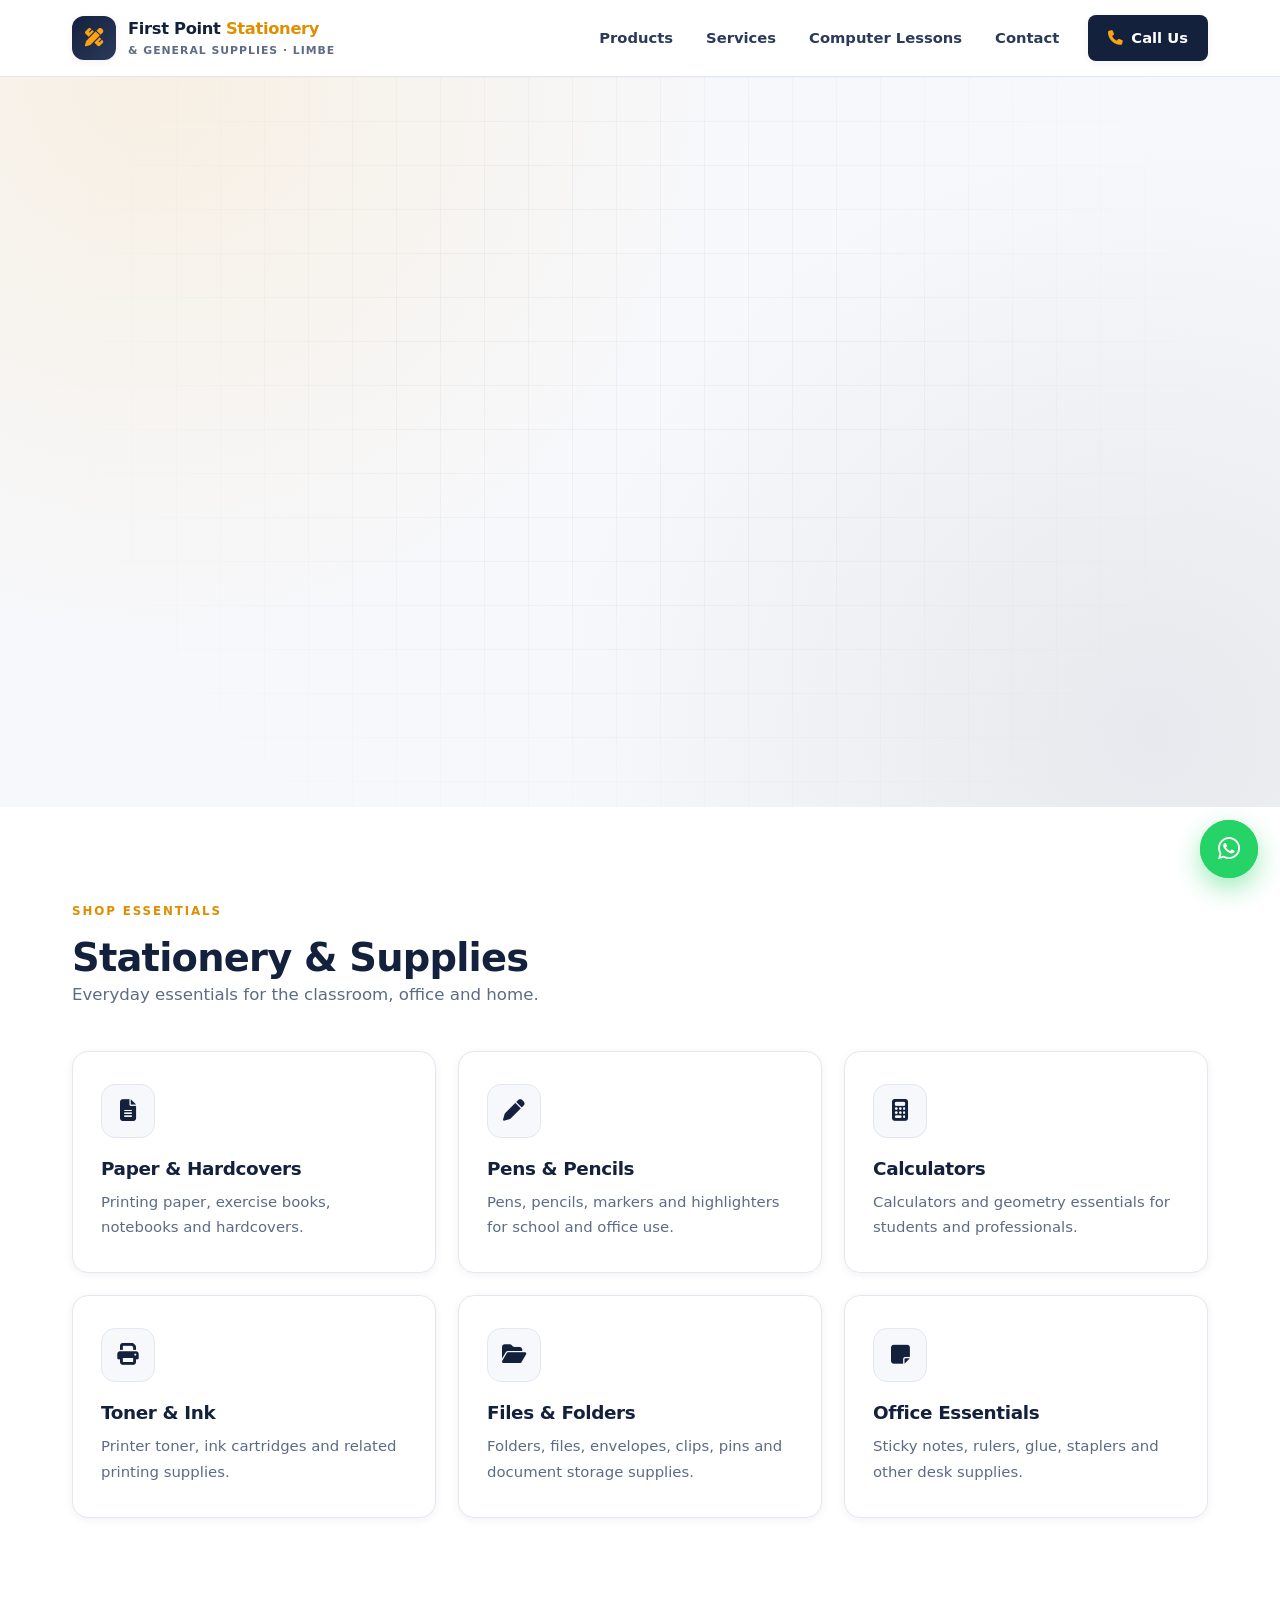
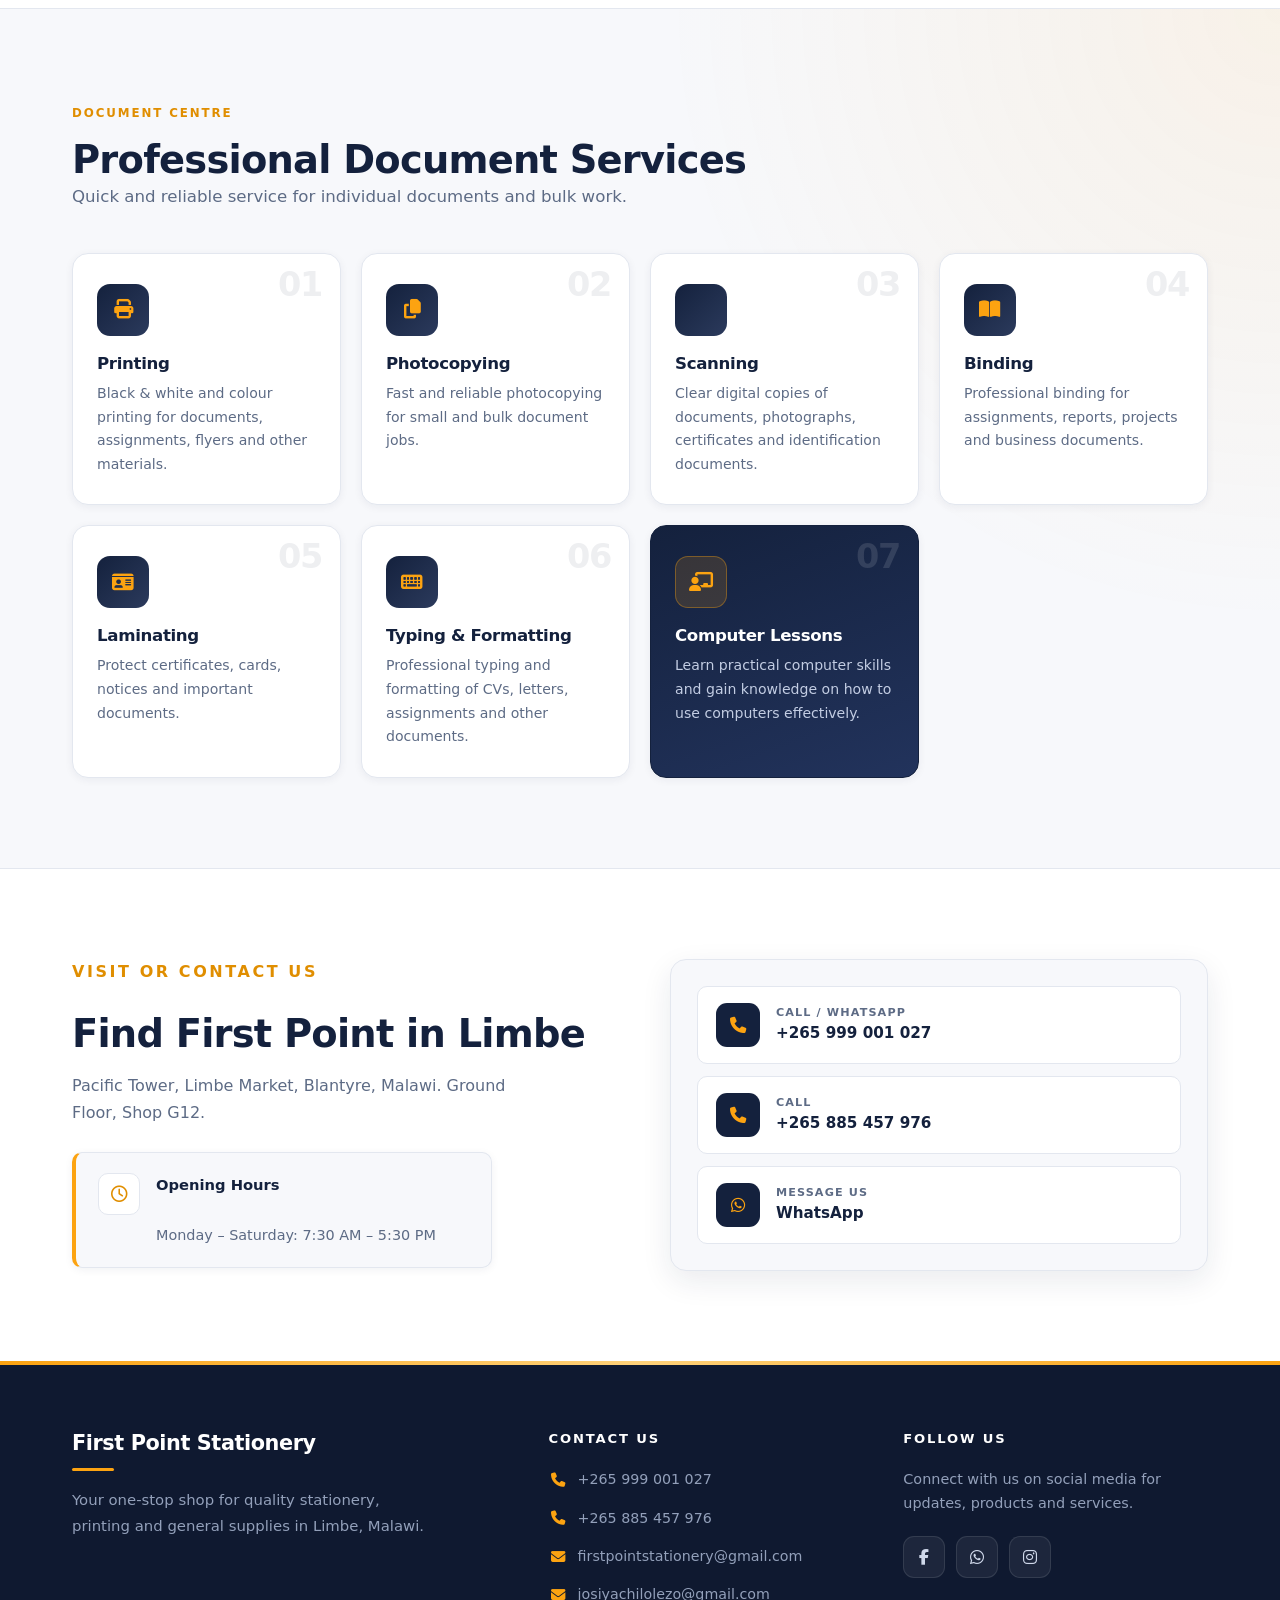
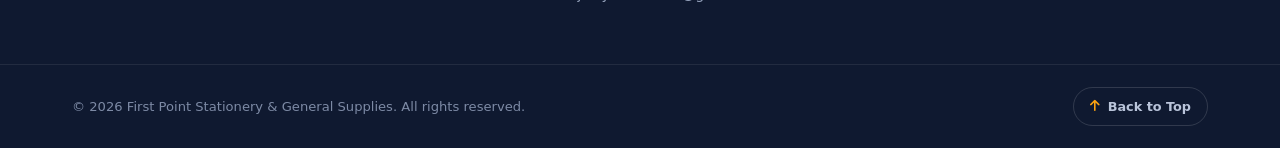
==== commit 643443a5: "Fix logo image source in index.html Updated image source path for logo in hero section." ====
--- a/index.html
+++ b/index.html
@@ -127,7 +127,7 @@
         <!-- Hero Image -->
         <div class="hero-photo reveal">
 
-          <img src="images/logo.svg"
+          <img src="image/logo.svg"
                alt="First Point Stationery and General Supplies logo">
 
           <div class="photo-card">
--- a/styles.css
+++ b/styles.css
@@ -214,7 +214,7 @@
   border-color: #cfd6e3;
 }
 
-.nav-links {
+.nav-links.open {
   display: flex;
   align-items: center;
   gap: 4px;
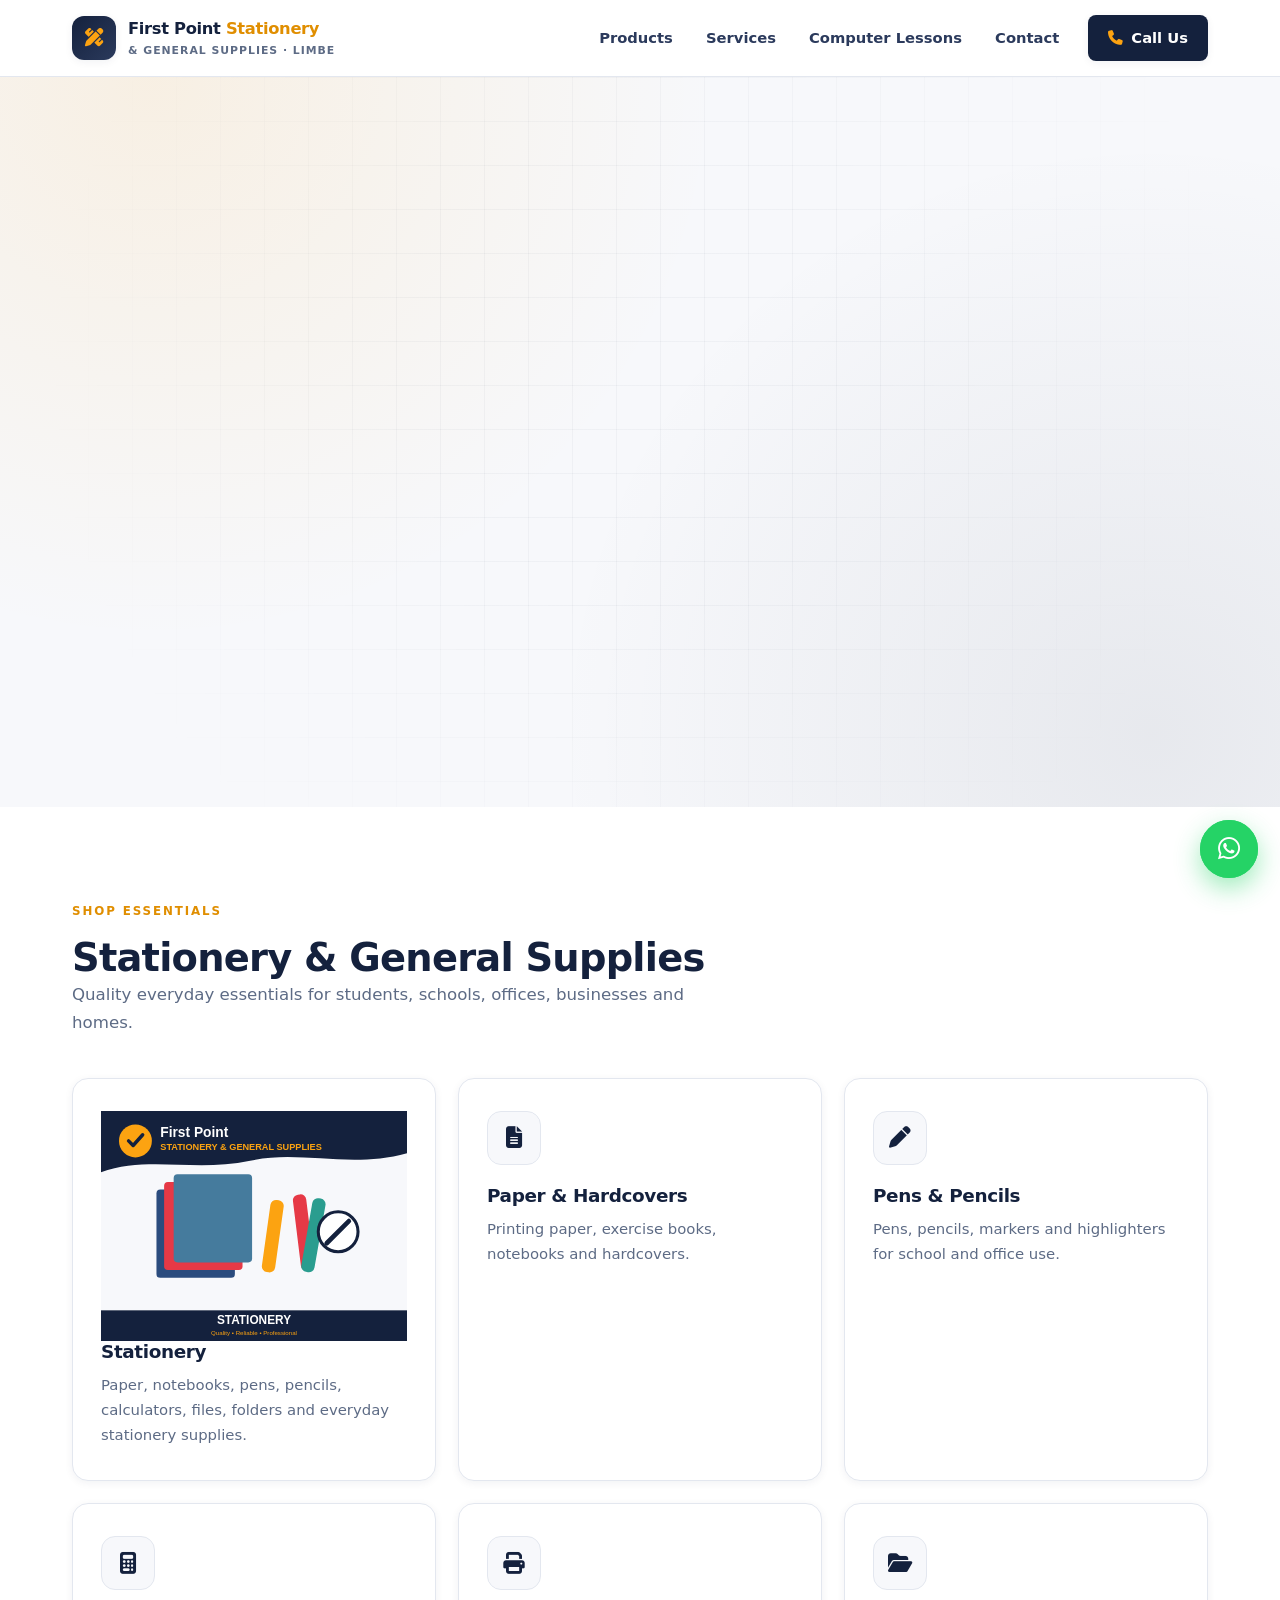
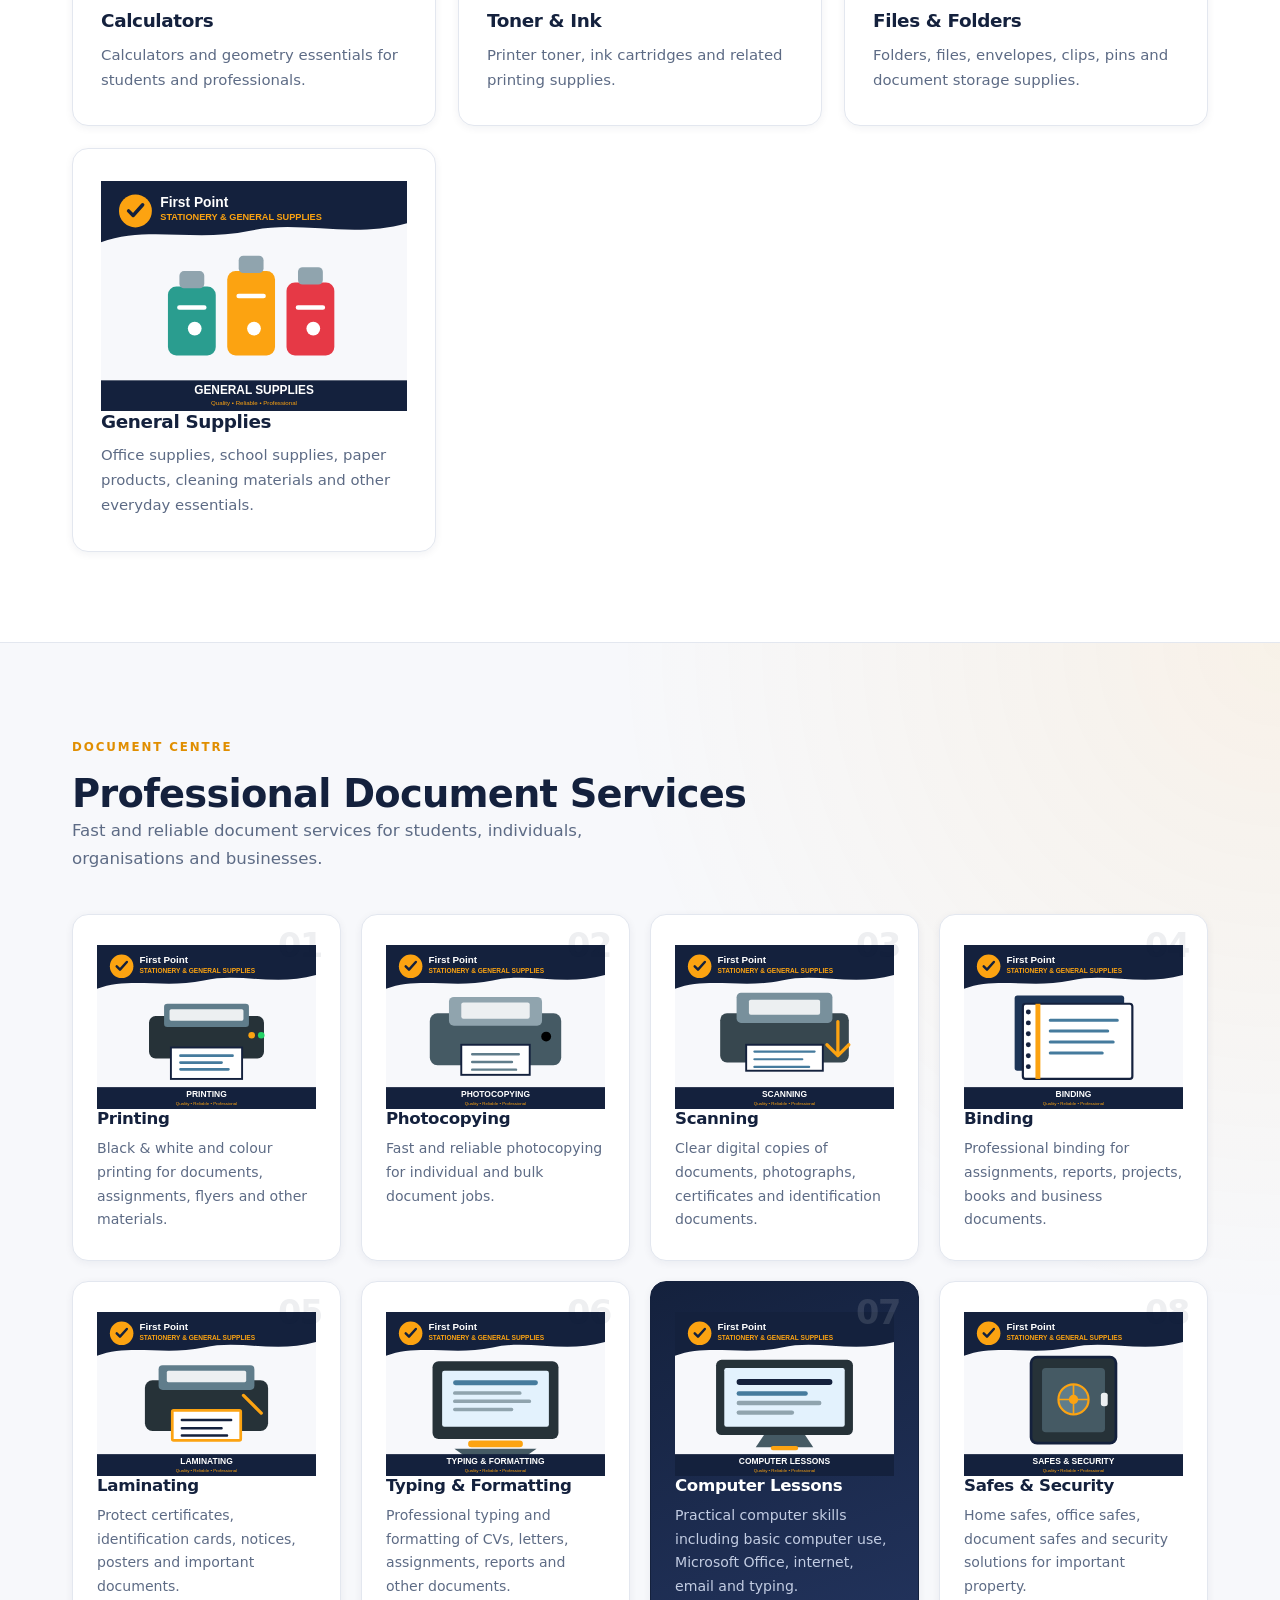
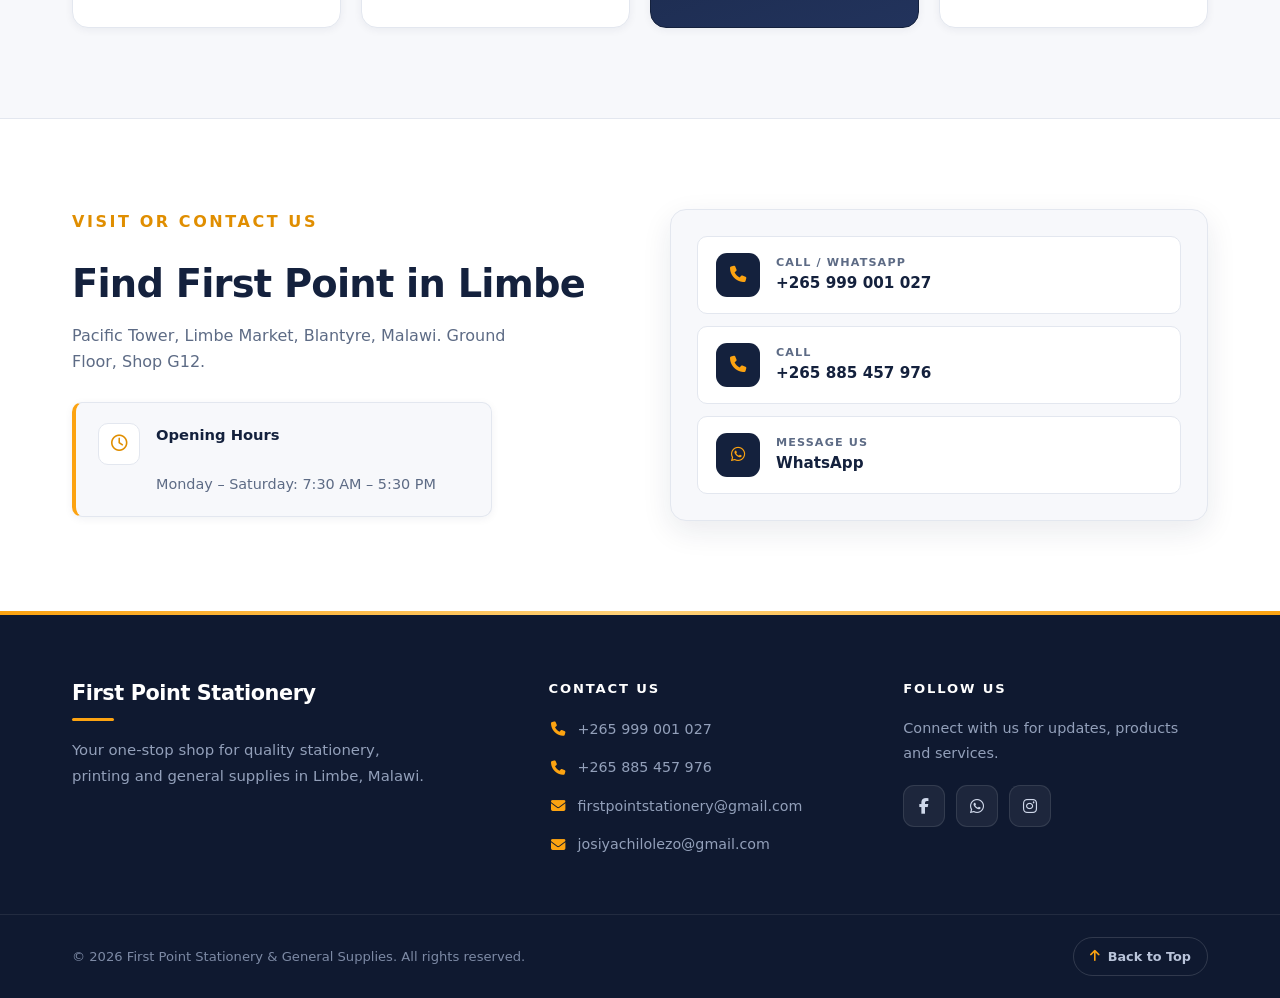
==== commit 379112ab: "Modify viewport and update description in index.html Updated viewport meta tag and enhanced descript" ====
--- a/index.html
+++ b/index.html
@@ -2,10 +2,12 @@
 <html lang="en">
 <head>
   <meta charset="UTF-8">
-  <meta name="viewport" content="width=device-width, initial-scale=1.0">
+
+  <meta name="viewport"
+        content="width=device-width, initial-scale=1.0">
 
   <meta name="description"
-        content="First Point Stationery & General Supplies in Limbe, Blantyre. Stationery, printing, photocopying, scanning, binding, laminating and computer lessons.">
+        content="First Point Stationery & General Supplies in Limbe, Blantyre. Stationery, printing, photocopying, scanning, binding, laminating, computer lessons, safes and general supplies.">
 
   <title>First Point Stationery & General Supplies | Limbe, Blantyre</title>
 
@@ -19,548 +21,903 @@
 
 <body>
 
-  <!-- ================= HEADER ================= -->
-  <header id="top">
-    <div class="container nav-wrap">
-
-      <a class="brand" href="#top" aria-label="First Point Stationery home">
-        <span class="brand-mark">
-          <i class="fa-solid fa-pen-ruler"></i>
+<!-- ======================================================
+     HEADER
+====================================================== -->
+
+<header id="top">
+
+  <div class="container nav-wrap">
+
+    <a class="brand"
+       href="#top"
+       aria-label="First Point Stationery home">
+
+      <span class="brand-mark">
+        <i class="fa-solid fa-pen-ruler"></i>
+      </span>
+
+      <span>
+        <strong>
+          First Point <em>Stationery</em>
+        </strong>
+
+        <small>
+          & General Supplies · Limbe
+        </small>
+      </span>
+
+    </a>
+
+
+    <!-- NAVIGATION -->
+
+    <nav id="navMenu"
+         aria-label="Main navigation">
+
+      <button class="menu-btn"
+              id="menuBtn"
+              type="button"
+              aria-label="Open navigation menu"
+              aria-expanded="false"
+              aria-controls="navLinks">
+
+        <i class="fa-solid fa-bars"></i>
+
+      </button>
+
+
+      <div class="nav-links"
+           id="navLinks">
+
+        <a href="#products">
+          Products
+        </a>
+
+        <a href="#services">
+          Services
+        </a>
+
+        <a href="#computer-lessons">
+          Computer Lessons
+        </a>
+
+        <a href="#contact">
+          Contact
+        </a>
+
+        <a class="nav-call"
+           href="tel:+265999001027">
+
+          <i class="fa-solid fa-phone"></i>
+          Call Us
+
+        </a>
+
+      </div>
+
+    </nav>
+
+  </div>
+
+</header>
+
+
+
+<!-- ======================================================
+     MAIN
+====================================================== -->
+
+<main>
+
+
+<!-- ======================================================
+     HERO
+====================================================== -->
+
+<section class="hero">
+
+  <div class="container hero-grid">
+
+
+    <div class="hero-copy reveal">
+
+      <p class="eyebrow">
+
+        <i class="fa-solid fa-location-dot"></i>
+
+        Pacific Tower · Limbe Market · Blantyre
+
+      </p>
+
+
+      <h1>
+        Your one-stop point for
+        <span>stationery & printing</span>
+      </h1>
+
+
+      <p class="lead">
+
+        Quality stationery and dependable document
+        services for students, schools, offices
+        and businesses.
+
+      </p>
+
+
+      <div class="actions">
+
+        <a class="btn primary"
+           href="#products">
+
+          <i class="fa-solid fa-bag-shopping"></i>
+
+          Explore Products
+
+        </a>
+
+
+        <a class="btn secondary"
+           href="https://wa.me/265999001027"
+           target="_blank"
+           rel="noopener noreferrer">
+
+          <i class="fa-brands fa-whatsapp"></i>
+
+          Order on WhatsApp
+
+        </a>
+
+      </div>
+
+
+      <div class="trust">
+
+        <span>
+          <i class="fa-solid fa-circle-check"></i>
+          Quality Supplies
         </span>
 
         <span>
-          <strong>First Point <em>Stationery</em></strong>
-          <small>& General Supplies · Limbe</small>
+          <i class="fa-solid fa-bolt"></i>
+          Fast Service
         </span>
+
+        <span>
+          <i class="fa-solid fa-print"></i>
+          Print & Copy
+        </span>
+
+      </div>
+
+    </div>
+
+
+
+    <!-- HERO LOGO -->
+
+    <div class="hero-photo reveal">
+
+      <img src="image/logo.svg"
+           alt="First Point Stationery and General Supplies logo">
+
+      <div class="photo-card">
+
+        <strong>
+          Everything in one place
+        </strong>
+
+        <span>
+          Stationery · Printing · Binding
+        </span>
+
+      </div>
+
+    </div>
+
+  </div>
+
+</section>
+
+
+
+<!-- ======================================================
+     PRODUCTS
+====================================================== -->
+
+<section id="products"
+         class="section">
+
+  <div class="container">
+
+    <p class="eyebrow">
+      SHOP ESSENTIALS
+    </p>
+
+    <h2>
+      Stationery & General Supplies
+    </h2>
+
+    <p class="section-intro">
+
+      Quality everyday essentials for students,
+      schools, offices, businesses and homes.
+
+    </p>
+
+
+    <div class="product-grid"
+         id="productGrid">
+
+
+      <!-- STATIONERY -->
+
+      <article class="card product-feature">
+
+        <img src="image/stationery.svg"
+             alt="Stationery products available at First Point Stationery"
+             loading="lazy">
+
+        <h3>
+          Stationery
+        </h3>
+
+        <p>
+          Paper, notebooks, pens, pencils,
+          calculators, files, folders and
+          everyday stationery supplies.
+        </p>
+
+      </article>
+
+
+
+      <!-- PAPER -->
+
+      <article class="card">
+
+        <i class="fa-solid fa-file-lines"></i>
+
+        <h3>
+          Paper & Hardcovers
+        </h3>
+
+        <p>
+          Printing paper, exercise books,
+          notebooks and hardcovers.
+        </p>
+
+      </article>
+
+
+
+      <!-- PENS -->
+
+      <article class="card">
+
+        <i class="fa-solid fa-pen"></i>
+
+        <h3>
+          Pens & Pencils
+        </h3>
+
+        <p>
+          Pens, pencils, markers and highlighters
+          for school and office use.
+        </p>
+
+      </article>
+
+
+
+      <!-- CALCULATORS -->
+
+      <article class="card">
+
+        <i class="fa-solid fa-calculator"></i>
+
+        <h3>
+          Calculators
+        </h3>
+
+        <p>
+          Calculators and geometry essentials
+          for students and professionals.
+        </p>
+
+      </article>
+
+
+
+      <!-- TONER -->
+
+      <article class="card">
+
+        <i class="fa-solid fa-print"></i>
+
+        <h3>
+          Toner & Ink
+        </h3>
+
+        <p>
+          Printer toner, ink cartridges
+          and related printing supplies.
+        </p>
+
+      </article>
+
+
+
+      <!-- FILES -->
+
+      <article class="card">
+
+        <i class="fa-solid fa-folder-open"></i>
+
+        <h3>
+          Files & Folders
+        </h3>
+
+        <p>
+          Folders, files, envelopes, clips,
+          pins and document storage supplies.
+        </p>
+
+      </article>
+
+
+
+      <!-- GENERAL SUPPLIES -->
+
+      <article class="card product-feature">
+
+        <img src="image/general-supplies.svg"
+             alt="General supplies available at First Point Stationery"
+             loading="lazy">
+
+        <h3>
+          General Supplies
+        </h3>
+
+        <p>
+          Office supplies, school supplies,
+          paper products, cleaning materials
+          and other everyday essentials.
+        </p>
+
+      </article>
+
+    </div>
+
+  </div>
+
+</section>
+
+
+
+<!-- ======================================================
+     SERVICES
+====================================================== -->
+
+<section id="services"
+         class="section services">
+
+  <div class="container">
+
+    <p class="eyebrow">
+      DOCUMENT CENTRE
+    </p>
+
+    <h2>
+      Professional Document Services
+    </h2>
+
+    <p class="section-intro">
+
+      Fast and reliable document services
+      for students, individuals, organisations
+      and businesses.
+
+    </p>
+
+
+    <div class="service-grid">
+
+
+      <!-- 01 PRINTING -->
+
+      <article>
+
+        <img src="image/printing.svg"
+             alt="Printing services at First Point Stationery"
+             loading="lazy">
+
+        <span>01</span>
+
+        <h3>
+          Printing
+        </h3>
+
+        <p>
+          Black & white and colour printing
+          for documents, assignments,
+          flyers and other materials.
+        </p>
+
+      </article>
+
+
+
+      <!-- 02 PHOTOCOPYING -->
+
+      <article>
+
+        <img src="image/photocopying.svg"
+             alt="Photocopying services at First Point Stationery"
+             loading="lazy">
+
+        <span>02</span>
+
+        <h3>
+          Photocopying
+        </h3>
+
+        <p>
+          Fast and reliable photocopying
+          for individual and bulk
+          document jobs.
+        </p>
+
+      </article>
+
+
+
+      <!-- 03 SCANNING -->
+
+      <article>
+
+        <img src="image/scanning.svg"
+             alt="Document scanning services at First Point Stationery"
+             loading="lazy">
+
+        <span>03</span>
+
+        <h3>
+          Scanning
+        </h3>
+
+        <p>
+          Clear digital copies of documents,
+          photographs, certificates and
+          identification documents.
+        </p>
+
+      </article>
+
+
+
+      <!-- 04 BINDING -->
+
+      <article>
+
+        <img src="image/binding.svg"
+             alt="Document binding services at First Point Stationery"
+             loading="lazy">
+
+        <span>04</span>
+
+        <h3>
+          Binding
+        </h3>
+
+        <p>
+          Professional binding for assignments,
+          reports, projects, books and
+          business documents.
+        </p>
+
+      </article>
+
+
+
+      <!-- 05 LAMINATING -->
+
+      <article>
+
+        <img src="image/laminating.svg"
+             alt="Document laminating services at First Point Stationery"
+             loading="lazy">
+
+        <span>05</span>
+
+        <h3>
+          Laminating
+        </h3>
+
+        <p>
+          Protect certificates, identification
+          cards, notices, posters and
+          important documents.
+        </p>
+
+      </article>
+
+
+
+      <!-- 06 TYPING -->
+
+      <article>
+
+        <img src="image/typing-formatting.svg"
+             alt="Typing and document formatting services"
+             loading="lazy">
+
+        <span>06</span>
+
+        <h3>
+          Typing & Formatting
+        </h3>
+
+        <p>
+          Professional typing and formatting
+          of CVs, letters, assignments,
+          reports and other documents.
+        </p>
+
+      </article>
+
+
+
+      <!-- 07 COMPUTER LESSONS -->
+
+      <article id="computer-lessons">
+
+        <img src="image/computer-lessons.svg"
+             alt="Computer lessons at First Point Stationery"
+             loading="lazy">
+
+        <span>07</span>
+
+        <h3>
+          Computer Lessons
+        </h3>
+
+        <p>
+          Practical computer skills including
+          basic computer use, Microsoft Office,
+          internet, email and typing.
+        </p>
+
+      </article>
+
+
+
+      <!-- 08 SAFES -->
+
+      <article>
+
+        <img src="image/safes-security.svg"
+             alt="Safes and security products available at First Point Stationery"
+             loading="lazy">
+
+        <span>08</span>
+
+        <h3>
+          Safes & Security
+        </h3>
+
+        <p>
+          Home safes, office safes,
+          document safes and security
+          solutions for important property.
+        </p>
+
+      </article>
+
+    </div>
+
+  </div>
+
+</section>
+
+
+
+<!-- ======================================================
+     CONTACT
+====================================================== -->
+
+<section id="contact"
+         class="section contact-section">
+
+  <div class="container contact-grid">
+
+
+    <div class="contact-copy">
+
+      <p class="eyebrow">
+        VISIT OR CONTACT US
+      </p>
+
+      <h2>
+        Find First Point in Limbe
+      </h2>
+
+      <p>
+        Pacific Tower, Limbe Market,
+        Blantyre, Malawi.
+        Ground Floor, Shop G12.
+      </p>
+
+
+      <aside class="hours-card">
+
+        <i class="fa-regular fa-clock"></i>
+
+        <div>
+
+          <strong>
+            Opening Hours
+          </strong>
+
+          <br>
+
+          Monday – Saturday:
+          7:30 AM – 5:30 PM
+
+        </div>
+
+      </aside>
+
+    </div>
+
+
+
+    <!-- CONTACT CARD -->
+
+    <div class="contact-card">
+
+      <a href="tel:+265999001027">
+
+        <i class="fa-solid fa-phone"></i>
+
+        <span>
+          <small>Call / WhatsApp</small>
+          +265 999 001 027
+        </span>
+
       </a>
 
-      <!-- Navigation -->
-      <nav id="navMenu" aria-label="Main navigation">
-
-        <button class="menu-btn"
-                id="menuBtn"
-                type="button"
-                aria-label="Open navigation menu"
-                aria-expanded="false"
-                aria-controls="navLinks">
-          <i class="fa-solid fa-bars"></i>
-        </button>
-
-        <div class="nav-links" id="navLinks">
-          <a href="#products">Products</a>
-          <a href="#services">Services</a>
-          <a href="#computer-lessons">Computer Lessons</a>
-          <a href="#contact">Contact</a>
-
-          <a class="nav-call" href="tel:+265999001027">
+
+      <a href="tel:+265885457976">
+
+        <i class="fa-solid fa-phone"></i>
+
+        <span>
+          <small>Call</small>
+          +265 885 457 976
+        </span>
+
+      </a>
+
+
+      <a href="https://wa.me/265999001027"
+         target="_blank"
+         rel="noopener noreferrer">
+
+        <i class="fa-brands fa-whatsapp"></i>
+
+        <span>
+          <small>Message Us</small>
+          WhatsApp
+        </span>
+
+      </a>
+
+    </div>
+
+  </div>
+
+</section>
+
+</main>
+
+
+
+<!-- ======================================================
+     FOOTER
+====================================================== -->
+
+<footer class="site-footer">
+
+  <div class="container footer-grid">
+
+
+    <!-- BUSINESS -->
+
+    <div class="footer-brand">
+
+      <h3>
+        First Point Stationery
+      </h3>
+
+      <p>
+        Your one-stop shop for quality
+        stationery, printing and general
+        supplies in Limbe, Malawi.
+      </p>
+
+    </div>
+
+
+
+    <!-- CONTACT -->
+
+    <div class="footer-contact">
+
+      <h4>
+        Contact Us
+      </h4>
+
+      <ul>
+
+        <li>
+          <a href="tel:+265999001027">
+
             <i class="fa-solid fa-phone"></i>
-            Call Us
+
+            +265 999 001 027
+
           </a>
-        </div>
-
-      </nav>
+        </li>
+
+
+        <li>
+          <a href="tel:+265885457976">
+
+            <i class="fa-solid fa-phone"></i>
+
+            +265 885 457 976
+
+          </a>
+        </li>
+
+
+        <li>
+
+          <a href="mailto:firstpointstationery@gmail.com">
+
+            <i class="fa-solid fa-envelope"></i>
+
+            firstpointstationery@gmail.com
+
+          </a>
+
+        </li>
+
+
+        <li>
+
+          <a href="mailto:josiyachilolezo@gmail.com">
+
+            <i class="fa-solid fa-envelope"></i>
+
+            josiyachilolezo@gmail.com
+
+          </a>
+
+        </li>
+
+      </ul>
+
     </div>
-  </header>
-
-
-  <!-- ================= MAIN ================= -->
-  <main>
-
-    <!-- ================= HERO ================= -->
-    <section class="hero">
-      <div class="container hero-grid">
-
-        <div class="hero-copy reveal">
-
-          <p class="eyebrow">
-            <i class="fa-solid fa-location-dot"></i>
-            Pacific Tower · Limbe Market · Blantyre
-          </p>
-
-          <h1>
-            Your one-stop point for
-            <span>stationery & printing</span>
-          </h1>
-
-          <p class="lead">
-            Quality stationery and dependable document services for
-            students, schools, offices and businesses.
-          </p>
-
-          <div class="actions">
-
-            <a class="btn primary" href="#products">
-              <i class="fa-solid fa-bag-shopping"></i>
-              Explore Products
-            </a>
-
-            <a class="btn secondary"
-               href="https://wa.me/265999001027"
-               target="_blank"
-               rel="noopener noreferrer">
-              <i class="fa-brands fa-whatsapp"></i>
-              Order on WhatsApp
-            </a>
-
-          </div>
-
-          <div class="trust">
-            <span>
-              <i class="fa-solid fa-circle-check"></i>
-              Quality Supplies
-            </span>
-
-            <span>
-              <i class="fa-solid fa-bolt"></i>
-              Fast Service
-            </span>
-
-            <span>
-              <i class="fa-solid fa-print"></i>
-              Print & Copy
-            </span>
-          </div>
-
-        </div>
-
-
-        <!-- Hero Image -->
-        <div class="hero-photo reveal">
-
-          <img src="image/logo.svg"
-               alt="First Point Stationery and General Supplies logo">
-
-          <div class="photo-card">
-            <strong>Everything in one place</strong>
-            <span>Stationery · Printing · Binding</span>
-          </div>
-
-        </div>
+
+
+
+    <!-- SOCIAL MEDIA -->
+
+    <div class="footer-social">
+
+      <h4>
+        Follow Us
+      </h4>
+
+      <p>
+        Connect with us for updates,
+        products and services.
+      </p>
+
+
+      <div class="social-icons">
+
+        <a href="#"
+           aria-label="Facebook">
+
+          <i class="fa-brands fa-facebook-f"></i>
+
+        </a>
+
+
+        <a href="https://wa.me/265999001027"
+           target="_blank"
+           rel="noopener noreferrer"
+           aria-label="WhatsApp">
+
+          <i class="fa-brands fa-whatsapp"></i>
+
+        </a>
+
+
+        <a href="#"
+           aria-label="Instagram">
+
+          <i class="fa-brands fa-instagram"></i>
+
+        </a>
 
       </div>
-    </section>
-
-
-    <!-- ================= PRODUCTS ================= -->
-    <section id="products" class="section">
-
-      <div class="container">
-
-        <p class="eyebrow">SHOP ESSENTIALS</p>
-
-        <h2>Stationery & Supplies</h2>
-
-        <p class="section-intro">
-          Everyday essentials for the classroom, office and home.
-        </p>
-
-        <div class="product-grid" id="productGrid">
-
-          <article class="card">
-            <i class="fa-solid fa-file-lines"></i>
-            <h3>Paper & Hardcovers</h3>
-            <p>
-              Printing paper, exercise books, notebooks and hardcovers.
-            </p>
-          </article>
-
-
-          <article class="card">
-            <i class="fa-solid fa-pen"></i>
-            <h3>Pens & Pencils</h3>
-            <p>
-              Pens, pencils, markers and highlighters for school and office use.
-            </p>
-          </article>
-
-
-          <article class="card">
-            <i class="fa-solid fa-calculator"></i>
-            <h3>Calculators</h3>
-            <p>
-              Calculators and geometry essentials for students and professionals.
-            </p>
-          </article>
-
-
-          <article class="card">
-            <i class="fa-solid fa-print"></i>
-            <h3>Toner & Ink</h3>
-            <p>
-              Printer toner, ink cartridges and related printing supplies.
-            </p>
-          </article>
-
-
-          <article class="card">
-            <i class="fa-solid fa-folder-open"></i>
-            <h3>Files & Folders</h3>
-            <p>
-              Folders, files, envelopes, clips, pins and document storage supplies.
-            </p>
-          </article>
-
-
-          <article class="card">
-            <i class="fa-solid fa-note-sticky"></i>
-            <h3>Office Essentials</h3>
-            <p>
-              Sticky notes, rulers, glue, staplers and other desk supplies.
-            </p>
-          </article>
-
-        </div>
-      </div>
-
-    </section>
-
-
-    <!-- ================= SERVICES ================= -->
-    <section id="services" class="section services">
-
-      <div class="container">
-
-        <p class="eyebrow">DOCUMENT CENTRE</p>
-
-        <h2>Professional Document Services</h2>
-
-        <p class="section-intro">
-          Quick and reliable service for individual documents and bulk work.
-        </p>
-
-
-        <div class="service-grid">
-
-          <!-- Service 1 -->
-          <article>
-            <span>01</span>
-            <i class="fa-solid fa-print"></i>
-
-            <h3>Printing</h3>
-
-            <p>
-              Black & white and colour printing for documents,
-              assignments, flyers and other materials.
-            </p>
-          </article>
-
-
-          <!-- Service 2 -->
-          <article>
-            <span>02</span>
-            <i class="fa-solid fa-copy"></i>
-
-            <h3>Photocopying</h3>
-
-            <p>
-              Fast and reliable photocopying for small and bulk document jobs.
-            </p>
-          </article>
-
-
-          <!-- Service 3 -->
-          <article>
-            <span>03</span>
-            <i class="fa-solid fa-scanner"></i>
-
-            <h3>Scanning</h3>
-
-            <p>
-              Clear digital copies of documents, photographs,
-              certificates and identification documents.
-            </p>
-          </article>
-
-
-          <!-- Service 4 -->
-          <article>
-            <span>04</span>
-            <i class="fa-solid fa-book-open"></i>
-
-            <h3>Binding</h3>
-
-            <p>
-              Professional binding for assignments, reports,
-              projects and business documents.
-            </p>
-          </article>
-
-
-          <!-- Service 5 -->
-          <article>
-            <span>05</span>
-            <i class="fa-solid fa-id-card"></i>
-
-            <h3>Laminating</h3>
-
-            <p>
-              Protect certificates, cards, notices and important documents.
-            </p>
-          </article>
-
-
-          <!-- Service 6 -->
-          <article>
-            <span>06</span>
-            <i class="fa-solid fa-keyboard"></i>
-
-            <h3>Typing & Formatting</h3>
-
-            <p>
-              Professional typing and formatting of CVs,
-              letters, assignments and other documents.
-            </p>
-          </article>
-
-
-          <!-- Service 7 -->
-          <article id="computer-lessons">
-            <span>07</span>
-
-            <i class="fa-solid fa-chalkboard-user"></i>
-
-            <h3>Computer Lessons</h3>
-
-            <p>
-              Learn practical computer skills and gain knowledge
-              on how to use computers effectively.
-            </p>
-          </article>
-
-        </div>
-
-      </div>
-
-    </section>
-
-
-    <!-- ================= CONTACT ================= -->
-    <section id="contact" class="section contact-section">
-
-      <div class="container contact-grid">
-
-        <div class="contact-copy">
-
-          <p class="eyebrow">VISIT OR CONTACT US</p>
-
-          <h2>Find First Point in Limbe</h2>
-
-          <p>
-            Pacific Tower, Limbe Market, Blantyre, Malawi.
-            Ground Floor, Shop G12.
-          </p>
-
-
-          <!-- Opening Hours -->
-          <aside class="hours-card">
-
-            <i class="fa-regular fa-clock"></i>
-
-            <div>
-              <strong>Opening Hours</strong>
-              <br>
-              Monday – Saturday: 7:30 AM – 5:30 PM
-            </div>
-
-          </aside>
-
-        </div>
-
-
-        <!-- Contact Card -->
-        <div class="contact-card">
-
-          <a href="tel:+265999001027">
-
-            <i class="fa-solid fa-phone"></i>
-
-            <span>
-              <small>Call / WhatsApp</small>
-              +265 999 001 027
-            </span>
-
-          </a>
-
-
-          <a href="tel:+265885457976">
-
-            <i class="fa-solid fa-phone"></i>
-
-            <span>
-              <small>Call</small>
-              +265 885 457 976
-            </span>
-
-          </a>
-
-
-          <a href="https://wa.me/265999001027"
-             target="_blank"
-             rel="noopener noreferrer">
-
-            <i class="fa-brands fa-whatsapp"></i>
-
-            <span>
-              <small>Message Us</small>
-              WhatsApp
-            </span>
-
-          </a>
-
-        </div>
-
-      </div>
-
-    </section>
-
-  </main>
-
-
-  <!-- ================= FOOTER ================= -->
-  <footer class="site-footer">
-
-    <div class="container footer-grid">
-
-
-      <!-- Footer Column 1 -->
-      <div class="footer-brand">
-
-        <h3>First Point Stationery</h3>
-
-        <p>
-          Your one-stop shop for quality stationery,
-          printing and general supplies in Limbe, Malawi.
-        </p>
-
-      </div>
-
-
-      <!-- Footer Column 2 -->
-      <div class="footer-contact">
-
-        <h4>Contact Us</h4>
-
-        <ul>
-
-          <li>
-            <a href="tel:+265999001027">
-              <i class="fa-solid fa-phone"></i>
-              +265 999 001 027
-            </a>
-          </li>
-
-          <li>
-            <a href="tel:+265885457976">
-              <i class="fa-solid fa-phone"></i>
-              +265 885 457 976
-            </a>
-          </li>
-
-          <li>
-            <a href="mailto:firstpointstationery@gmail.com">
-              <i class="fa-solid fa-envelope"></i>
-              firstpointstationery@gmail.com
-            </a>
-          </li>
-
-          <li>
-            <a href="mailto:josiyachilolezo@gmail.com">
-              <i class="fa-solid fa-envelope"></i>
-              josiyachilolezo@gmail.com
-            </a>
-          </li>
-
-        </ul>
-
-      </div>
-
-
-      <!-- Footer Column 3 -->
-      <div class="footer-social">
-
-        <h4>Follow Us</h4>
-
-        <p>
-          Connect with us on social media for updates,
-          products and services.
-        </p>
-
-
-        <div class="social-icons">
-
-          <!-- Add your real Facebook URL later -->
-          <a href="#"
-             aria-label="Facebook">
-            <i class="fa-brands fa-facebook-f"></i>
-          </a>
-
-
-          <a href="https://wa.me/265999001027"
-             target="_blank"
-             rel="noopener noreferrer"
-             aria-label="WhatsApp">
-
-            <i class="fa-brands fa-whatsapp"></i>
-
-          </a>
-
-
-          <!-- Add your real Instagram URL later -->
-          <a href="#"
-             aria-label="Instagram">
-            <i class="fa-brands fa-instagram"></i>
-          </a>
-
-        </div>
-
-      </div>
 
     </div>
 
-
-    <!-- Footer Bottom -->
-    <div class="footer-bottom">
-
-      <div class="container">
-
-        <p>
-          &copy;
-          <span id="year"></span>
-          First Point Stationery & General Supplies.
-          All rights reserved.
-        </p>
-
-
-        <a href="#top"
-           class="back-to-top"
-           aria-label="Back to top">
-
-          <i class="fa-solid fa-arrow-up"></i>
-          Back to Top
-
-        </a>
-
-      </div>
+  </div>
+
+
+
+  <!-- FOOTER BOTTOM -->
+
+  <div class="footer-bottom">
+
+    <div class="container">
+
+      <p>
+
+        &copy;
+
+        <span id="year"></span>
+
+        First Point Stationery & General Supplies.
+        All rights reserved.
+
+      </p>
+
+
+      <a href="#top"
+         class="back-to-top"
+         aria-label="Back to top">
+
+        <i class="fa-solid fa-arrow-up"></i>
+
+        Back to Top
+
+      </a>
 
     </div>
 
-  </footer>
-
-
-  <!-- ================= FLOATING WHATSAPP ================= -->
-  <a class="floating-whatsapp"
-     href="https://wa.me/265999001027"
-     target="_blank"
-     rel="noopener noreferrer"
-     aria-label="Chat with First Point Stationery on WhatsApp">
-
-    <i class="fa-brands fa-whatsapp"></i>
-
-  </a>
-
-
-  <!-- Main JavaScript -->
-  <script src="script.js"></script>
+  </div>
+
+</footer>
+
+
+
+<!-- ======================================================
+     FLOATING WHATSAPP BUTTON
+====================================================== -->
+
+<a class="floating-whatsapp"
+   href="https://wa.me/265999001027"
+   target="_blank"
+   rel="noopener noreferrer"
+   aria-label="Chat with First Point Stationery on WhatsApp">
+
+  <i class="fa-brands fa-whatsapp"></i>
+
+</a>
+
+
+
+<!-- MAIN JAVASCRIPT -->
+
+<script src="script.js"></script>
 
 </body>
 </html>
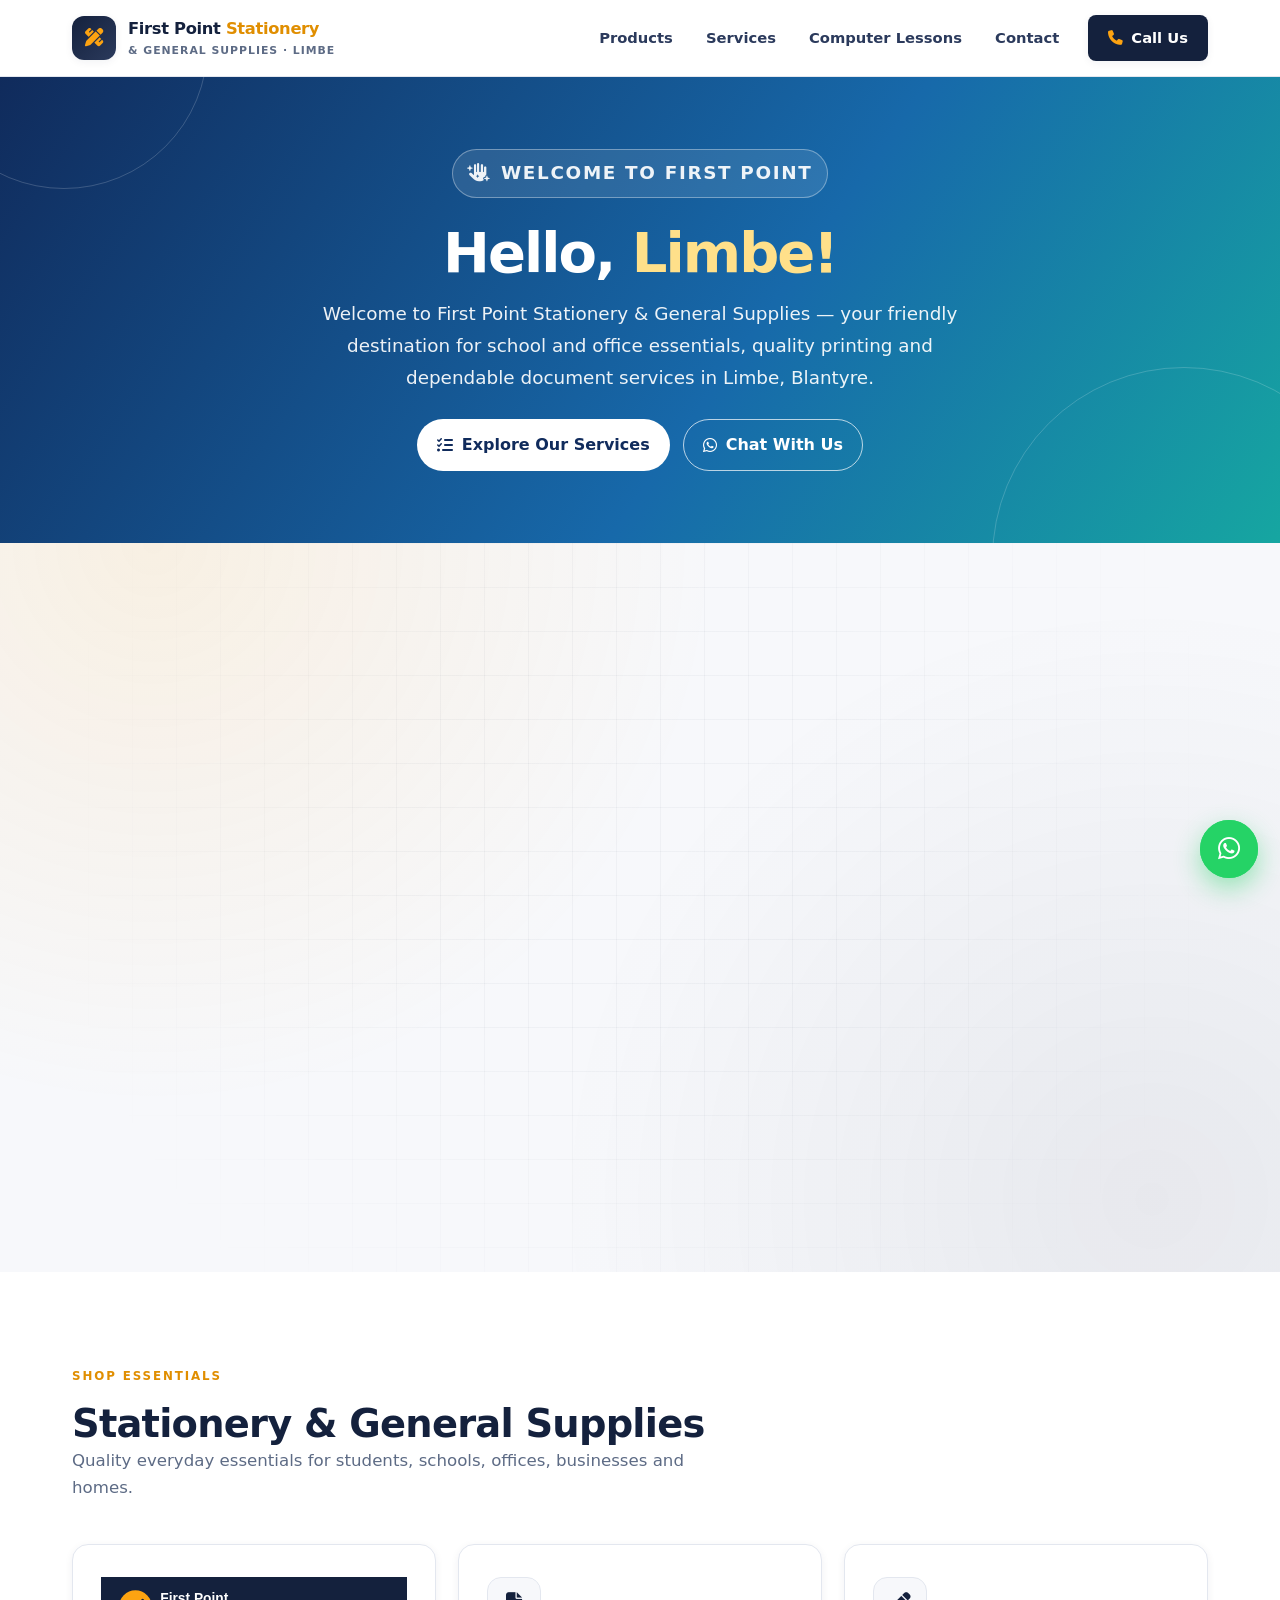
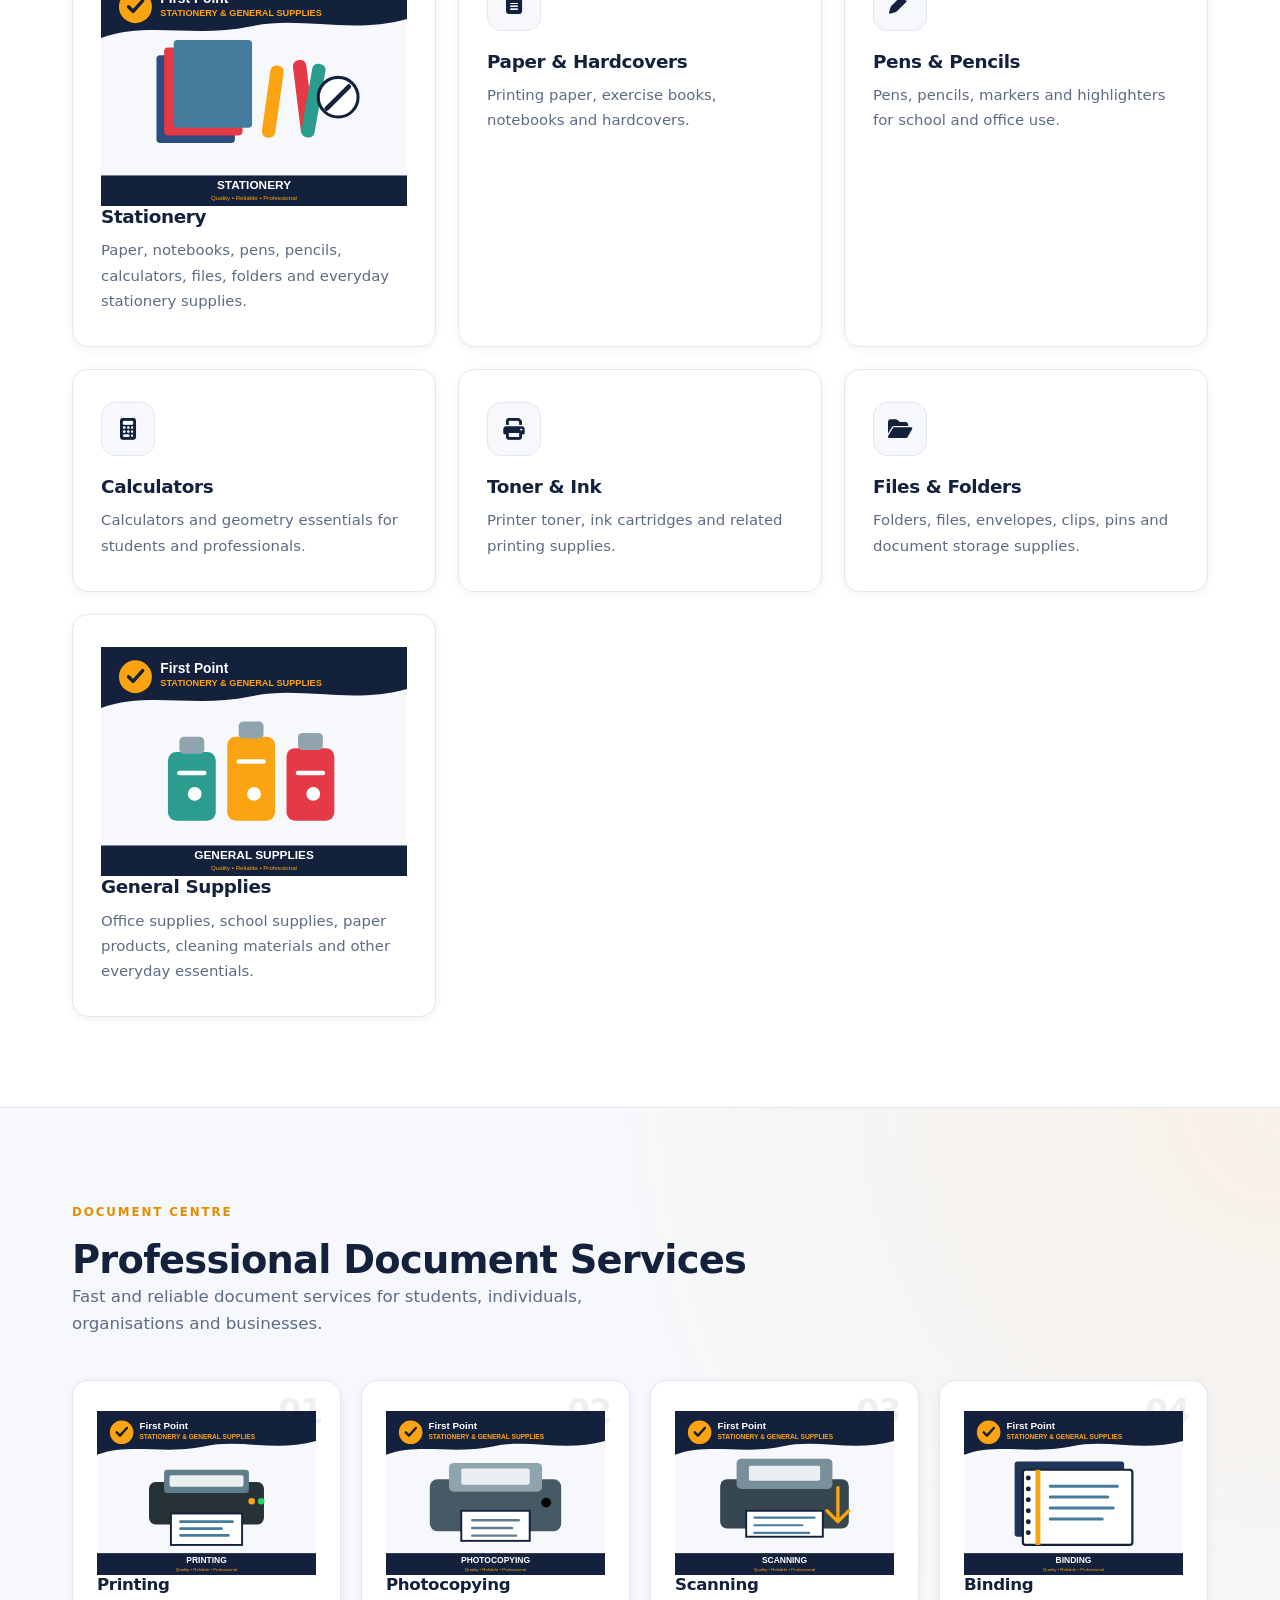
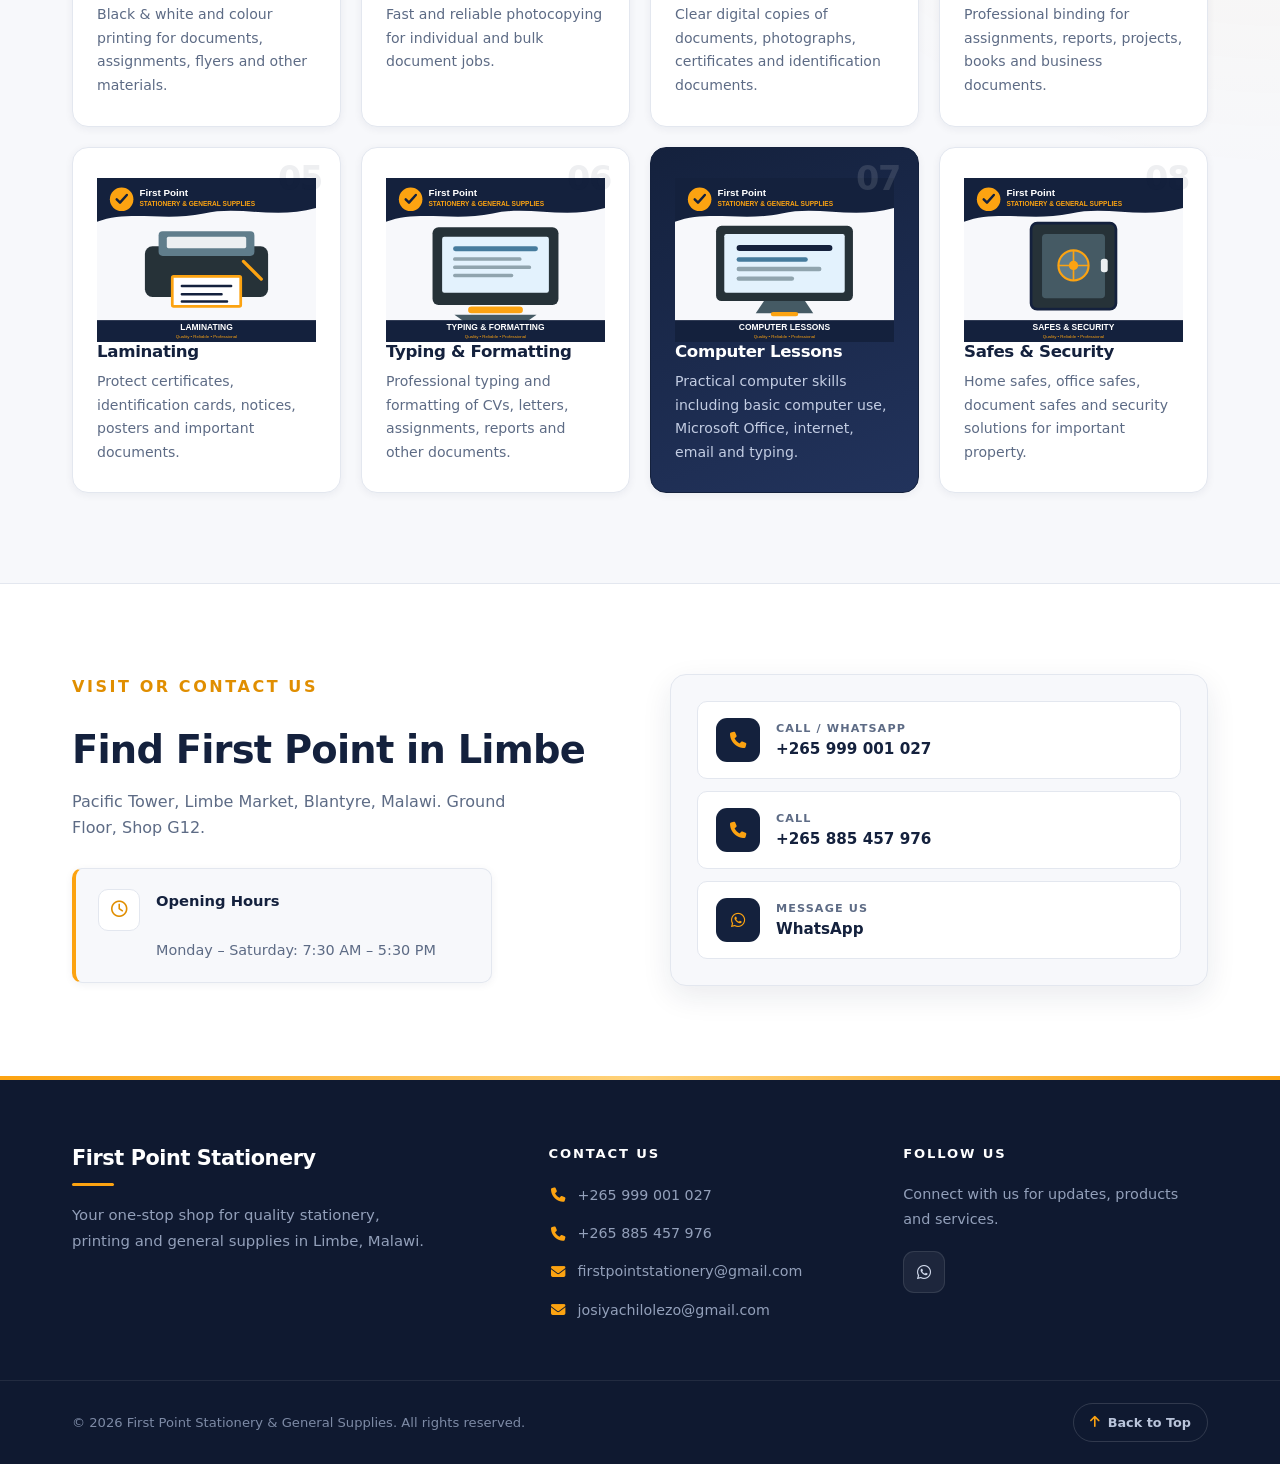
==== commit 574d77a1: "Update index.html" ====
--- a/index.html
+++ b/index.html
@@ -10,6 +10,8 @@
         content="First Point Stationery & General Supplies in Limbe, Blantyre. Stationery, printing, photocopying, scanning, binding, laminating, computer lessons, safes and general supplies.">
 
   <title>First Point Stationery & General Supplies | Limbe, Blantyre</title>
+  <meta name="google-site-verification" content="tGrHPms8nmo-e8_08i3bd3JyOtB8A1VqxvOpKEcDjX0" />
+  <link rel="canonical" href="https://first-point-stationery-mw.github.io/first-point-stationery/">
 
   <!-- Font Awesome -->
   <link rel="stylesheet"
@@ -17,6 +19,97 @@
 
   <!-- Main CSS -->
   <link rel="stylesheet" href="styles.css">
+
+  <!-- Welcome section styling -->
+  <style>
+    .welcome-banner {
+      position: relative;
+      overflow: hidden;
+      padding: clamp(2.4rem, 6vw, 4.5rem) 1.25rem;
+      color: #fff;
+      text-align: center;
+      background: linear-gradient(125deg, #102b5c 0%, #1769aa 58%, #16a6a1 100%);
+      isolation: isolate;
+    }
+    .welcome-banner::before,
+    .welcome-banner::after {
+      content: "";
+      position: absolute;
+      z-index: -1;
+      width: 18rem;
+      height: 18rem;
+      border: 1px solid rgba(255,255,255,.18);
+      border-radius: 50%;
+      pointer-events: none;
+    }
+    .welcome-banner::before { top: -11rem; left: -5rem; }
+    .welcome-banner::after { right: -6rem; bottom: -13rem; width: 24rem; height: 24rem; }
+    .welcome-inner { width: min(100%, 900px); margin: 0 auto; }
+    .welcome-kicker {
+      display: inline-flex;
+      align-items: center;
+      gap: .55rem;
+      margin: 0 0 .85rem;
+      padding: .45rem .9rem;
+      border: 1px solid rgba(255,255,255,.35);
+      border-radius: 999px;
+      color: #fff;
+      background: rgba(255,255,255,.1);
+      font-size: .82rem;
+      font-weight: 700;
+      letter-spacing: .09em;
+      text-transform: uppercase;
+    }
+    .welcome-banner h2 {
+      margin: 0 auto .85rem;
+      color: #fff;
+      font-size: clamp(2rem, 5vw, 3.5rem);
+      line-height: 1.12;
+      letter-spacing: -.035em;
+    }
+    .welcome-banner h2 span { color: #ffe08a; }
+    .welcome-banner p {
+      max-width: 680px;
+      margin: 0 auto 1.5rem;
+      color: rgba(255,255,255,.92);
+      font-size: clamp(1rem, 2vw, 1.15rem);
+      line-height: 1.75;
+    }
+    .welcome-actions {
+      display: flex;
+      flex-wrap: wrap;
+      justify-content: center;
+      gap: .8rem;
+    }
+    .welcome-actions a {
+      display: inline-flex;
+      align-items: center;
+      justify-content: center;
+      gap: .55rem;
+      min-height: 46px;
+      padding: .75rem 1.2rem;
+      border: 1px solid rgba(255,255,255,.7);
+      border-radius: 999px;
+      color: #102b5c;
+      background: #fff;
+      font-weight: 700;
+      text-decoration: none;
+      transition: transform .2s ease, background .2s ease;
+    }
+    .welcome-actions a:last-child {
+      color: #fff;
+      background: transparent;
+    }
+    .welcome-actions a:hover { transform: translateY(-2px); }
+    .welcome-actions a:focus-visible {
+      outline: 3px solid #ffe08a;
+      outline-offset: 3px;
+    }
+    @media (max-width: 480px) {
+      .welcome-actions { flex-direction: column; align-items: stretch; }
+      .welcome-actions a { width: 100%; box-sizing: border-box; }
+    }
+  </style>
 </head>
 
 <body>
@@ -112,6 +205,28 @@
 
 
 <!-- ======================================================
+     HELLO & WELCOME
+====================================================== -->
+<section class="welcome-banner" aria-labelledby="welcome-title">
+  <div class="welcome-inner">
+    <p class="welcome-kicker"><i class="fa-solid fa-hand-sparkles" aria-hidden="true"></i> Welcome to First Point</p>
+    <h2 id="welcome-title">Hello, <span>Limbe!</span></h2>
+    <p>
+      Welcome to First Point Stationery &amp; General Supplies — your friendly
+      destination for school and office essentials, quality printing and dependable
+      document services in Limbe, Blantyre.
+    </p>
+    <div class="welcome-actions">
+      <a href="#services"><i class="fa-solid fa-list-check" aria-hidden="true"></i> Explore Our Services</a>
+      <a href="https://wa.me/265999001027" target="_blank" rel="noopener noreferrer">
+        <i class="fa-brands fa-whatsapp" aria-hidden="true"></i> Chat With Us
+      </a>
+    </div>
+  </div>
+</section>
+
+
+<!-- ======================================================
      HERO
 ====================================================== -->
 
@@ -830,13 +945,6 @@
 
       <div class="social-icons">
 
-        <a href="#"
-           aria-label="Facebook">
-
-          <i class="fa-brands fa-facebook-f"></i>
-
-        </a>
-
 
         <a href="https://wa.me/265999001027"
            target="_blank"
@@ -844,14 +952,6 @@
            aria-label="WhatsApp">
 
           <i class="fa-brands fa-whatsapp"></i>
-
-        </a>
-
-
-        <a href="#"
-           aria-label="Instagram">
-
-          <i class="fa-brands fa-instagram"></i>
 
         </a>
 
